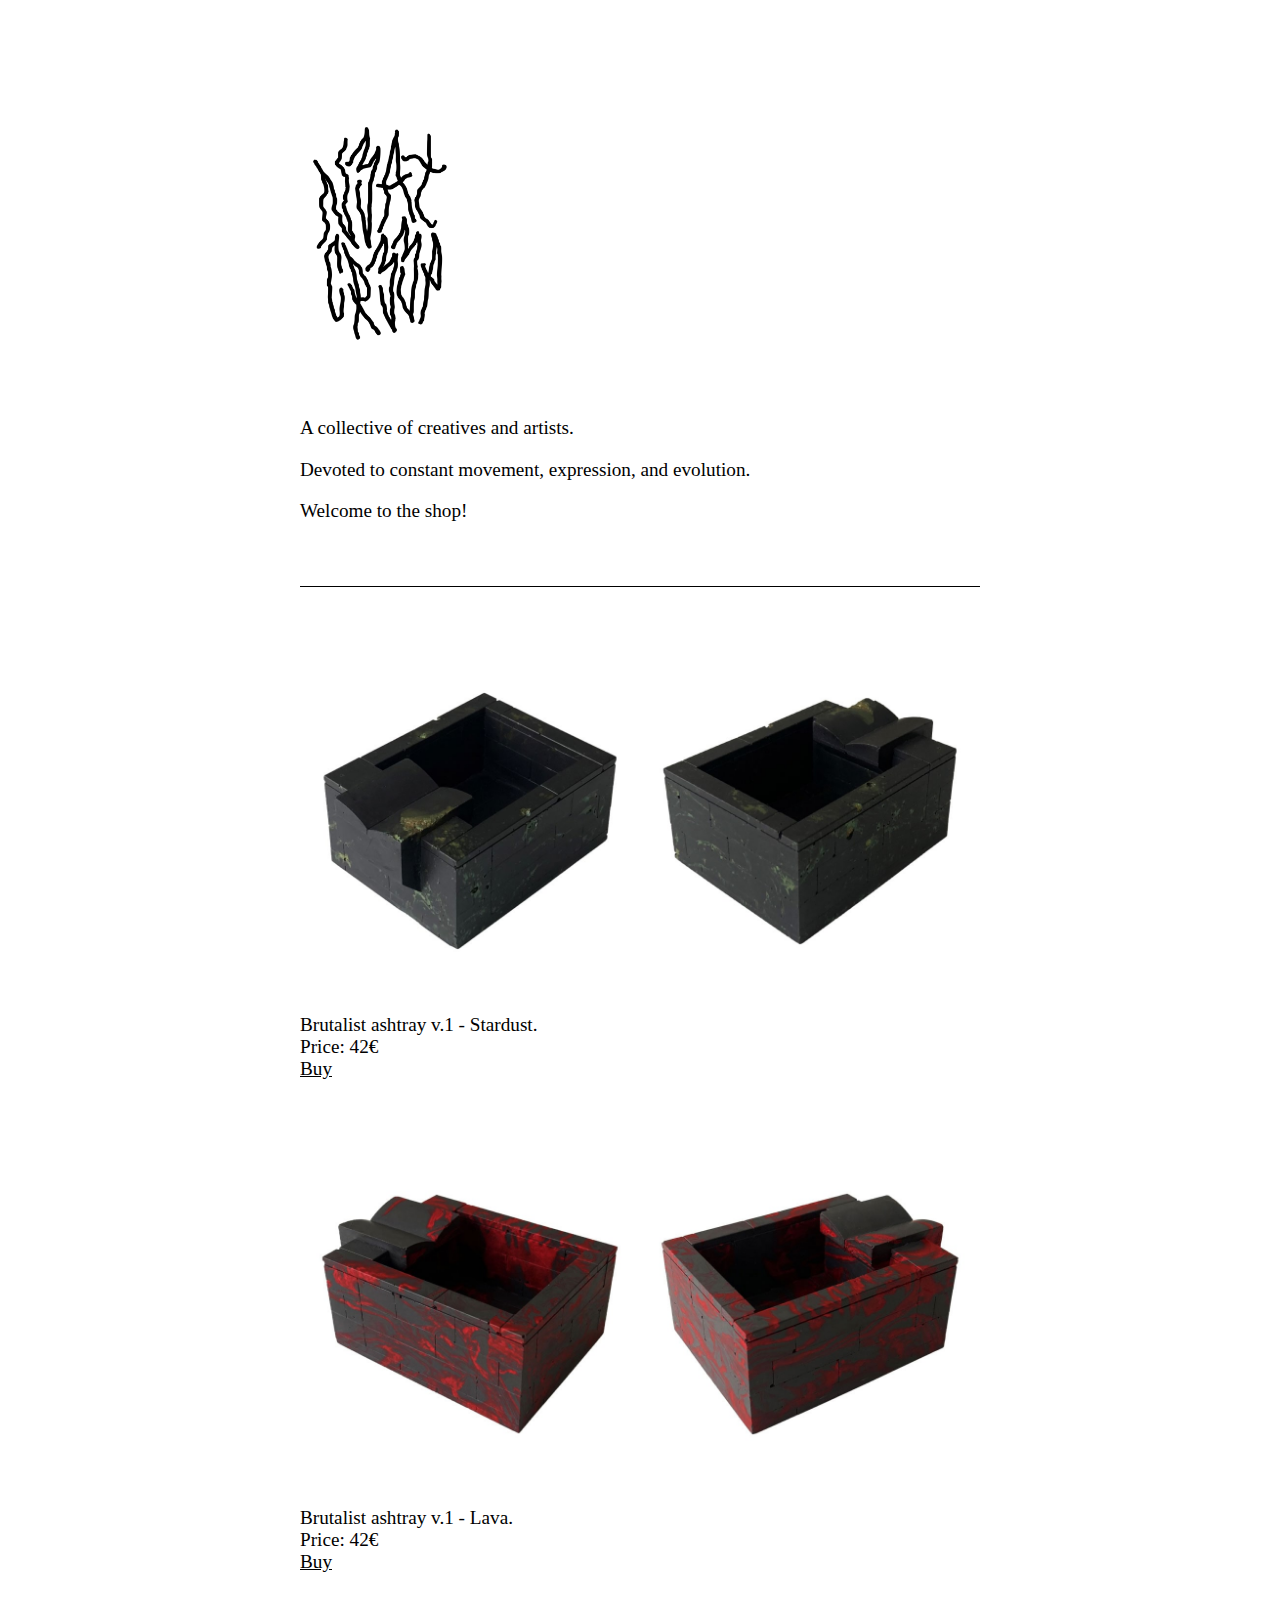
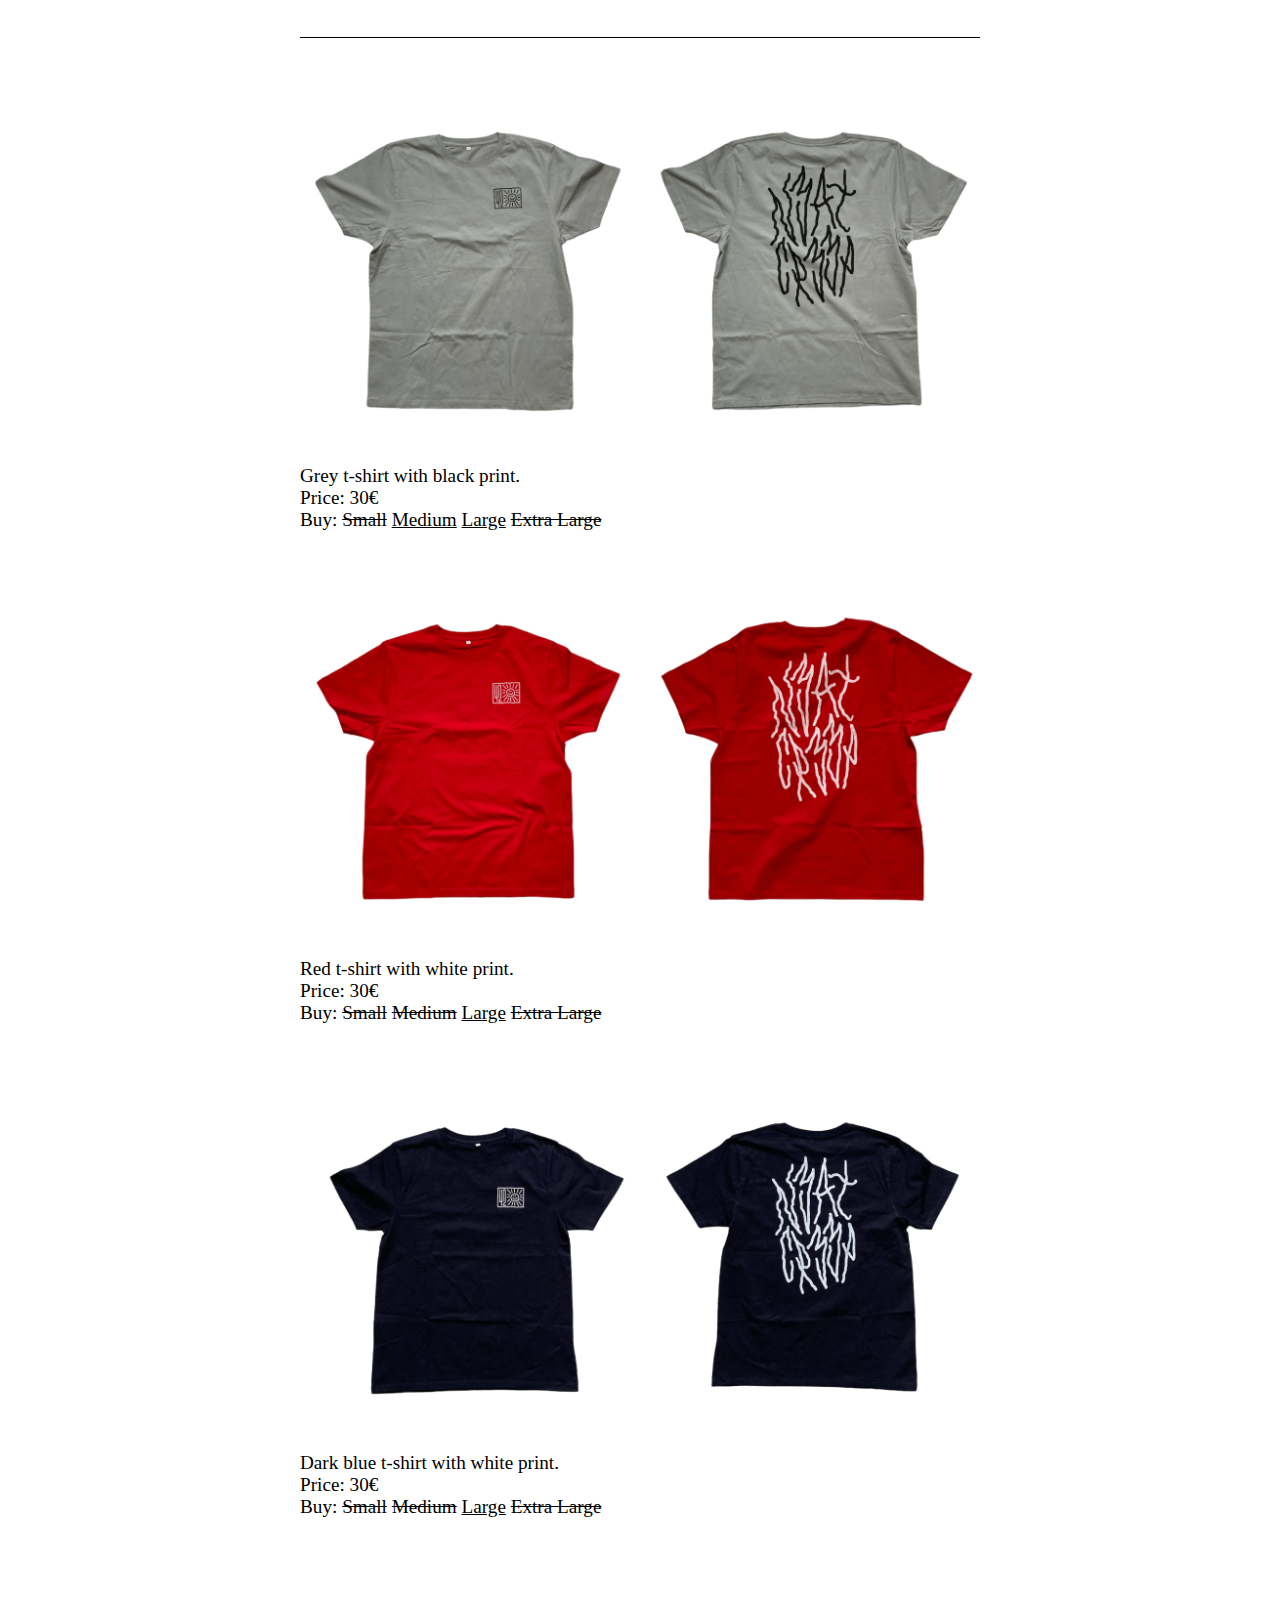
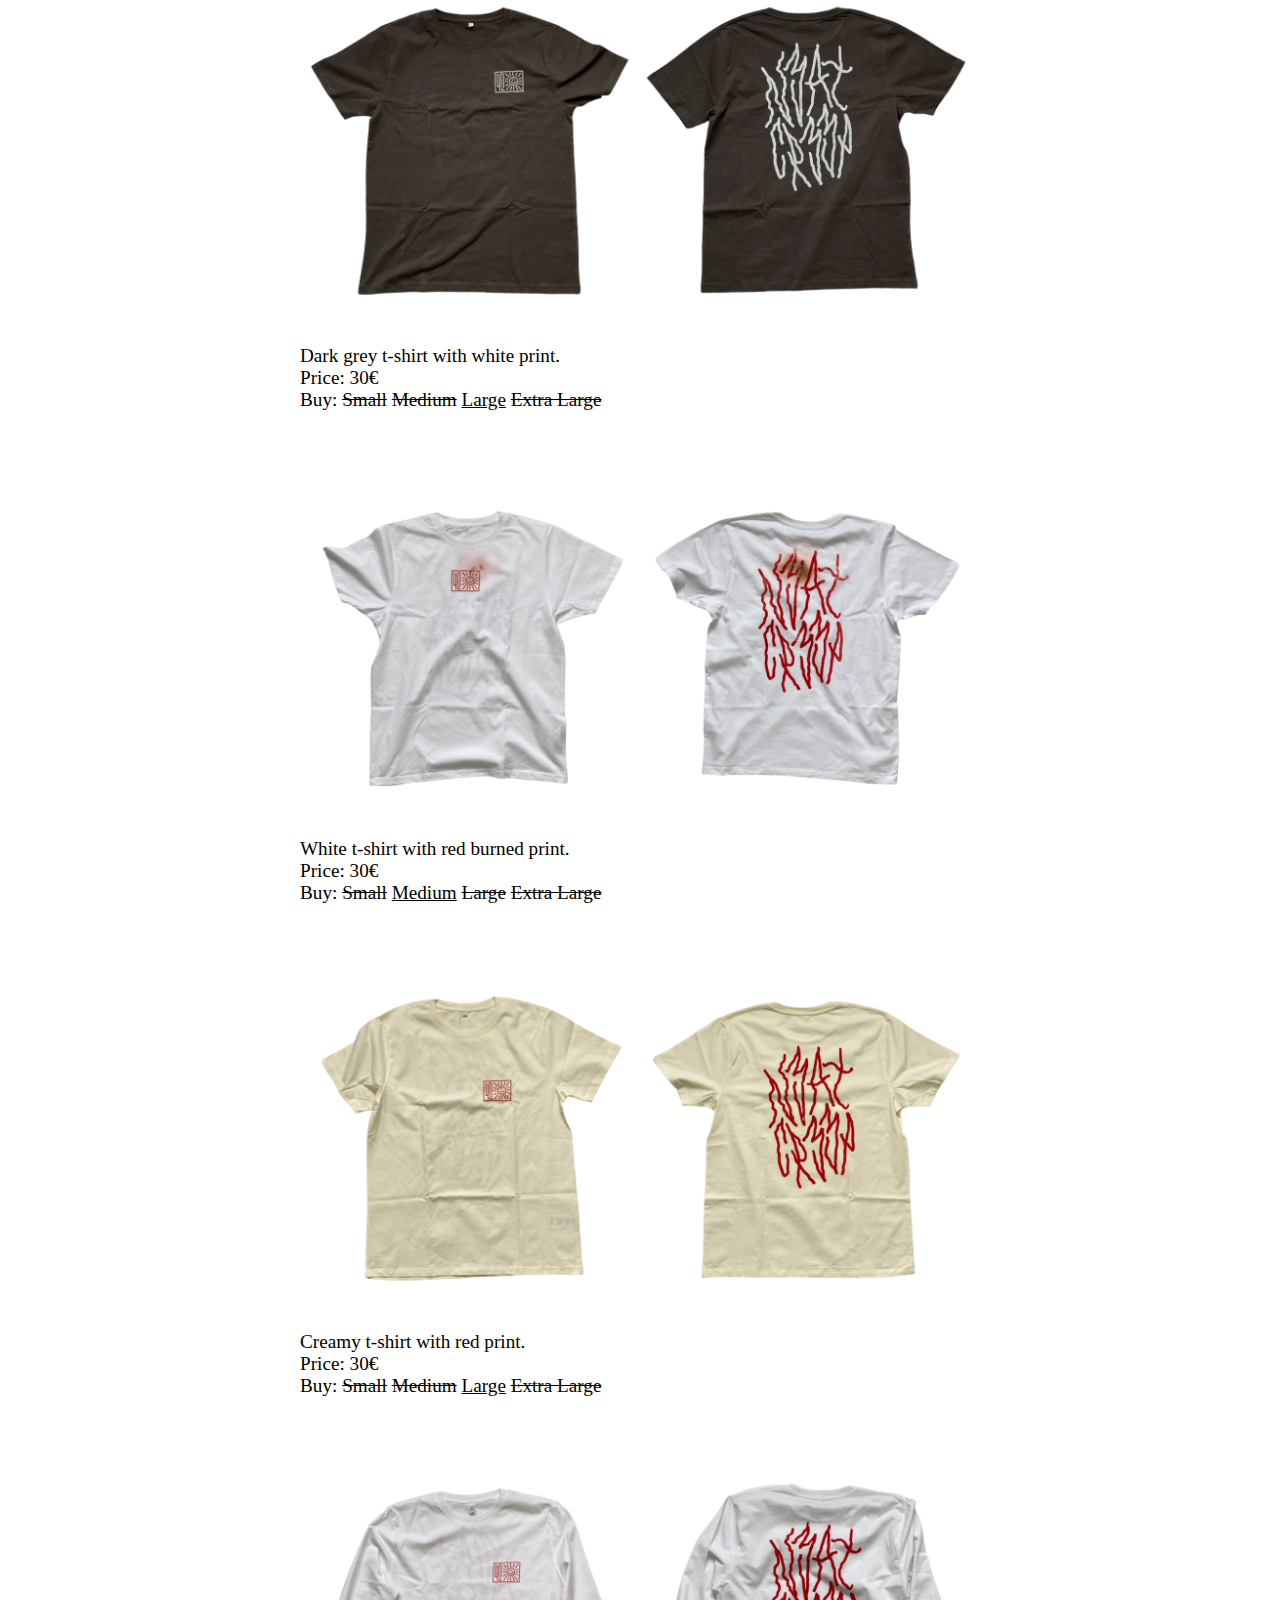
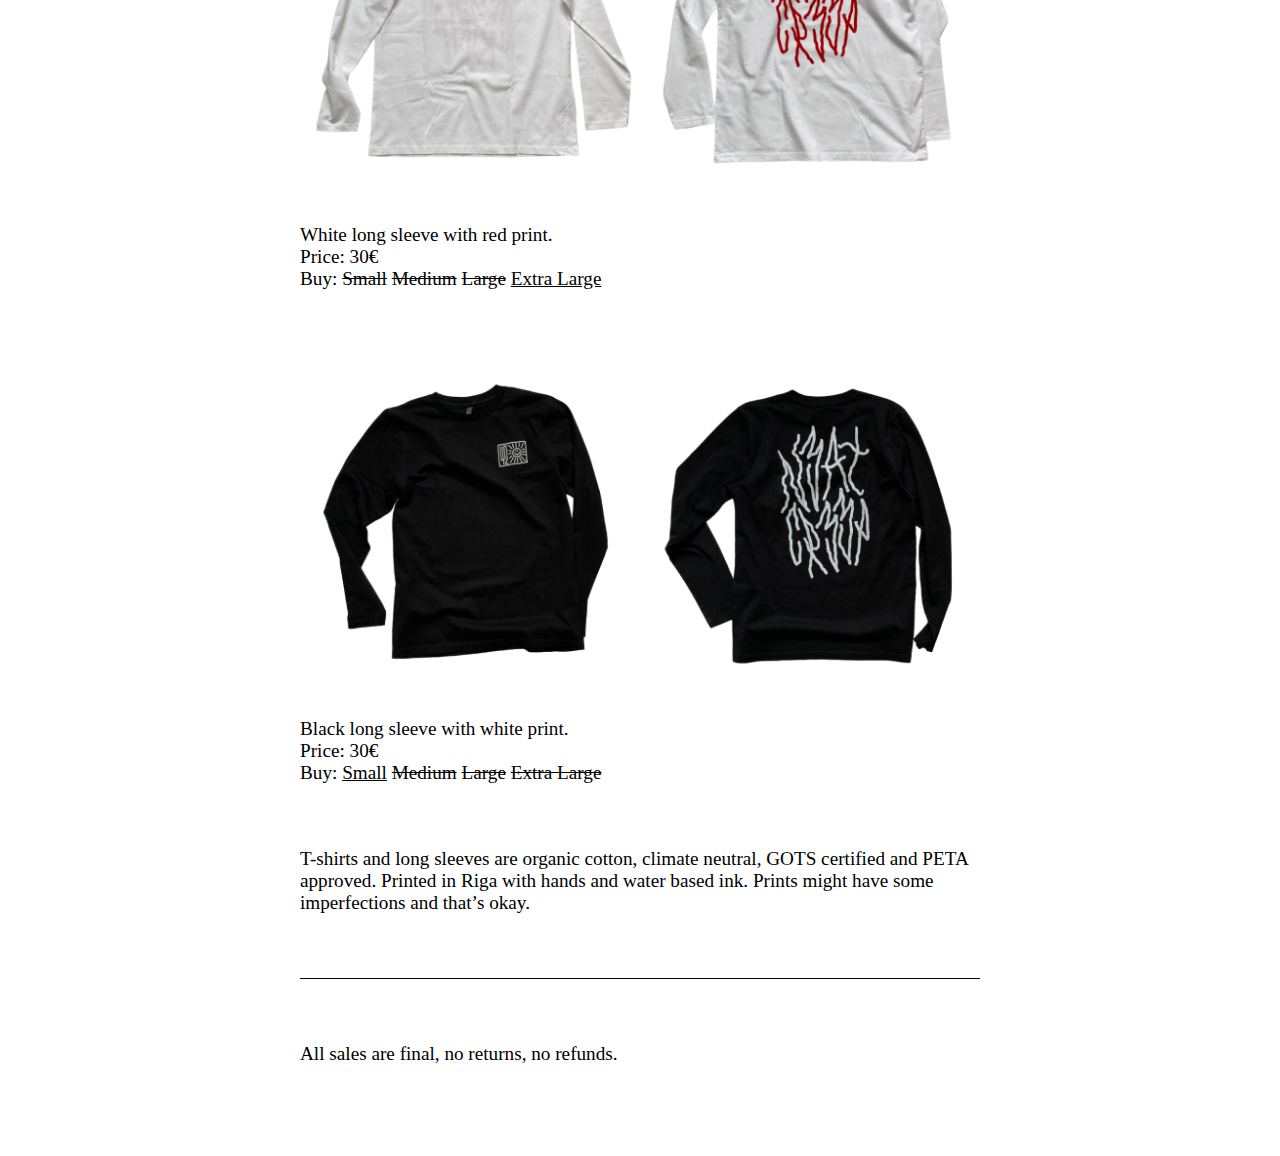
==== index.html @ 834cd0ca "remove grey xl" ====
<!DOCTYPE html>
<html lang="en">
  <head>
    <meta charset="utf-8">
    <meta name="viewport" content="width=device-width, initial-scale=1">
    <title>Neat Creep</title>
    <meta name="title" content="Neat Creep">
    <meta name="description" content="A collective of creatives and artists. Rooted in Riga, Latvia. Devoted to constant movement, expression, and evolution.">
    <meta property="og:image" content="./assets/classics.jpg">
    <link rel="stylesheet" href="./style.css">
  </head>
  <body>
    <div class="content">

      <img class="logo" src="./assets/neat-creep-logo.png" alt="Neat Creep logo" style="width:100%; max-width:160px;">
      <p>A collective of creatives and artists.</p>
      <p>Devoted to constant movement, expression, and evolution.</p>
      <p>Welcome to the shop!</p>
      
      <hr>

      <div class="product">
        <img src="./assets/products/brutalist-ashtray-v1-stardust.jpg" alt="">
        <p>Brutalist ashtray v.1 - Stardust.<br>Price: 42€<br><a href="https://buy.stripe.com/fZe9Cy5C9dN6f4sfZ9" target="_blank">Buy</a></p>
      </div>

      <div class="product">
        <img src="./assets/products/brutalist-ashtray-v1-lava.jpg" alt="">
        <p>Brutalist ashtray v.1 - Lava.<br>Price: 42€<br><a href="https://buy.stripe.com/4gw5mi3u1gZi6xWeV6" target="_blank">Buy</a></p>
      </div>

      <hr>

      <div class="product">
        <img src="./assets/products/grey-t-shirt-with-black-print.png" alt="">
        <p>Grey t-shirt with black print.<br>Price: 30€<br>Buy: 
          <span class="line-through">Small</span>
          <a href="https://buy.stripe.com/dR66qm2pXbEYaOcfYY" target="_blank">Medium</a>
          <a href="https://buy.stripe.com/dR6g0WaWtbEY6xW001" target="_blank">Large</a>
          <span class="line-through">Extra Large</span>
        </p>
      </div>

      <div class="product">
        <img src="./assets/products/red-t-shirt-with-white-print.png" alt="">
        <p>Red t-shirt with white print.<br>Price: 30€<br>Buy: 
          <span class="line-through">Small</span>
          <span class="line-through">Medium</span>
          <a href="https://buy.stripe.com/00geWS4y524og8w8wz" target="_blank">Large</a>
          <span class="line-through">Extra Large</span>
        </p>
      </div>
            
      <div class="product">
        <img src="./assets/products/dark-blue-t-shirt-with-white-print.png" alt="">
        <p>Dark blue t-shirt with white print.<br>Price: 30€<br>Buy: 
          <span class="line-through">Small</span>
          <span class="line-through">Medium</span>
          <a href="https://buy.stripe.com/4gwbKGaWtaAU8G400a" target="_blank">Large</a>
          <span class="line-through">Extra Large</span>
        </p>
      </div>
      
      <div class="product">
        <img src="./assets/products/dark-grey-t-shirt-with-white-print.png" alt="">
        <p>Dark grey t-shirt with white print.<br>Price: 30€<br>Buy: 
          <span class="line-through">Small</span>
          <span class="line-through">Medium</span>
          <a href="https://buy.stripe.com/fZe6qmfcJ4cwe0o28c" target="_blank">Large</a>
          <span class="line-through">Extra Large</span>
        </p>
      </div>
      
      <div class="product">
        <img src="./assets/products/white-t-shirt-with-red-burned-print.png" alt="">
        <p>White t-shirt with red burned print.<br>Price: 30€<br>Buy: 
          <span class="line-through">Small</span>
          <a href="https://buy.stripe.com/8wM4ieaWt38sg8w8wD" target="_blank">Medium</a>
          <span class="line-through">Large</span>
          <span class="line-through">Extra Large</span>
        </p>
      </div>

      <div class="product">
        <img src="./assets/products/creamy-t-shirt-with-red-print.png" alt="">
        <p>Creamy t-shirt with red print.<br>Price: 30€<br>Buy:
          <span class="line-through">Small</span>
          <span class="line-through">Medium</span>          
          <a href="https://buy.stripe.com/28odSO7Kh6kEf4scMS" target="_blank">Large</a>
          <span class="line-through">Extra Large</span>
        </p>
      </div>

      <div class="product">
        <img src="./assets/products/white-long-sleeve-with-red-print.png" alt="">
        <p>White long sleeve with red print.<br>Price: 30€<br>Buy: 
          <span class="line-through">Small</span>
          <span class="line-through">Medium</span>
          <span class="line-through">Large</span>
          <a href="https://buy.stripe.com/5kA01YaWtaAU5tS5kt" target="_blank">Extra Large</a>
        </p>
      </div>

      <div class="product">
        <img src="./assets/products/black-long-sleeve-with-white-print.png" alt="">
        <p>Black long sleeve with white print.<br>Price: 30€<br>Buy: 
          <a href="https://buy.stripe.com/eVa5mi0hP24o7C0005" target="_blank">Small</a>
          <span class="line-through">Medium</span>
          <span class="line-through">Large</span>
          <span class="line-through">Extra Large</span>
        </p>
      </div>

      <p>T-shirts and long sleeves are organic cotton, climate neutral, GOTS certified and PETA approved. Printed in Riga with hands and water based ink. Prints might have some imperfections and that’s okay.</p>
      
      <hr>
      
      <p>All sales are final, no returns, no refunds.</p>

    </div>
  </body>
</html>
---- style.css ----
html, body {  }
h1 { font-weight: normal; font-size: 3.2rem; }
h2 { font-weight: normal; font-size: 2.4rem; }
h4 { font-weight: normal; font-size: 1rem; text-transform:uppercase;;}
p {font-size: 1.2rem; }
img { max-width: 100%; }
hr { border:none; border-top: 1px solid rgb(0,0,0); margin: 4rem 0;}
a { color:inherit; }
a:hover { text-decoration: none; }

.content { max-width: 680px; margin: 0 auto; padding: 4rem; }
.logo {margin: 3rem 0;}
.arial{ font-family: sans-serif;}

.o-100 { opacity: 1; }
.o-60 { opacity: .6; }
.black-60 { color: rgba( 0, 0, 0, .6 ); }
.white-60 { color: rgba( 255, 255, 255, .6 ); }
.black { color: #000; }
.white { color: #fff; }

.line-through { text-decoration: line-through; }
.product { margin: 4rem 0; }

@media only screen and (max-width: 600px) {
  .content { padding: 1rem; }
  .logo {margin: 2rem 0;}
  h1 { font-size: 2rem; }
  h2 { font-size: 1.5rem; }
  p { font-size: 1.25rem; }
  hr { margin: 2rem 0;}
}
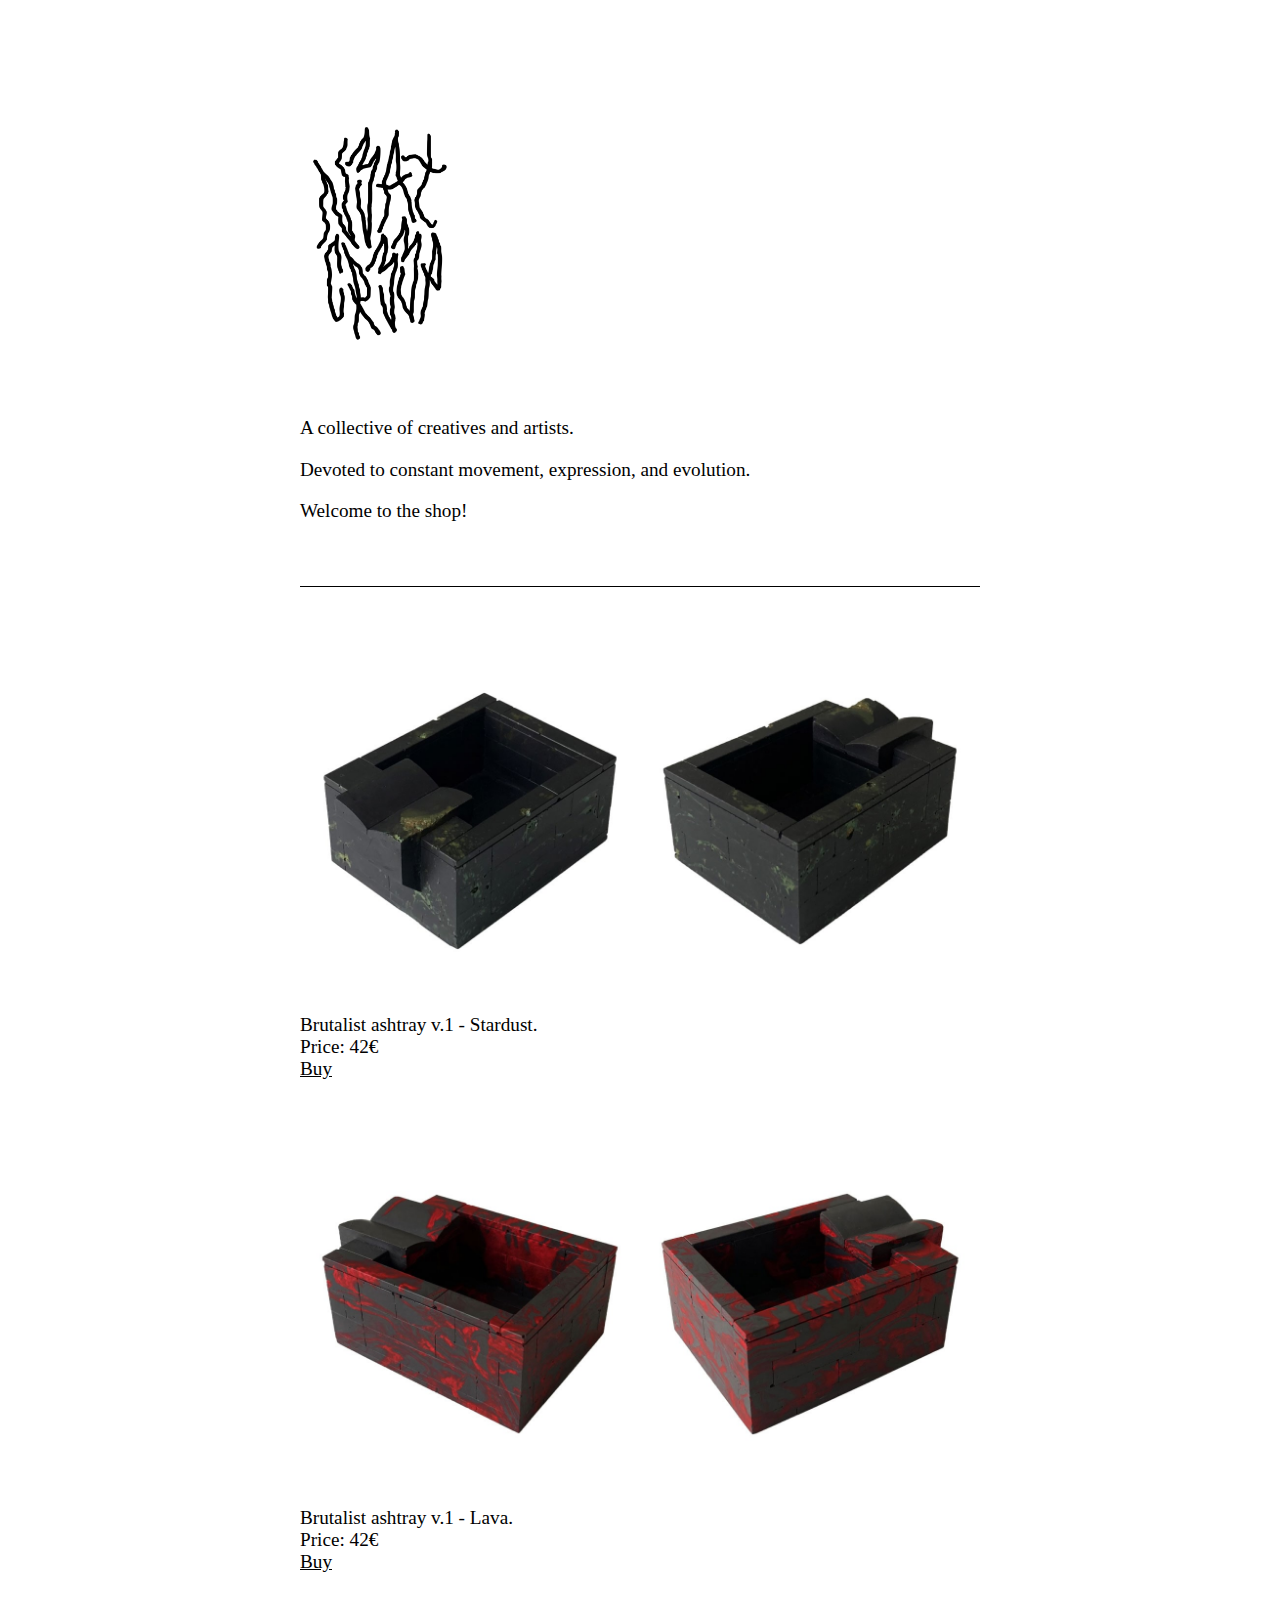
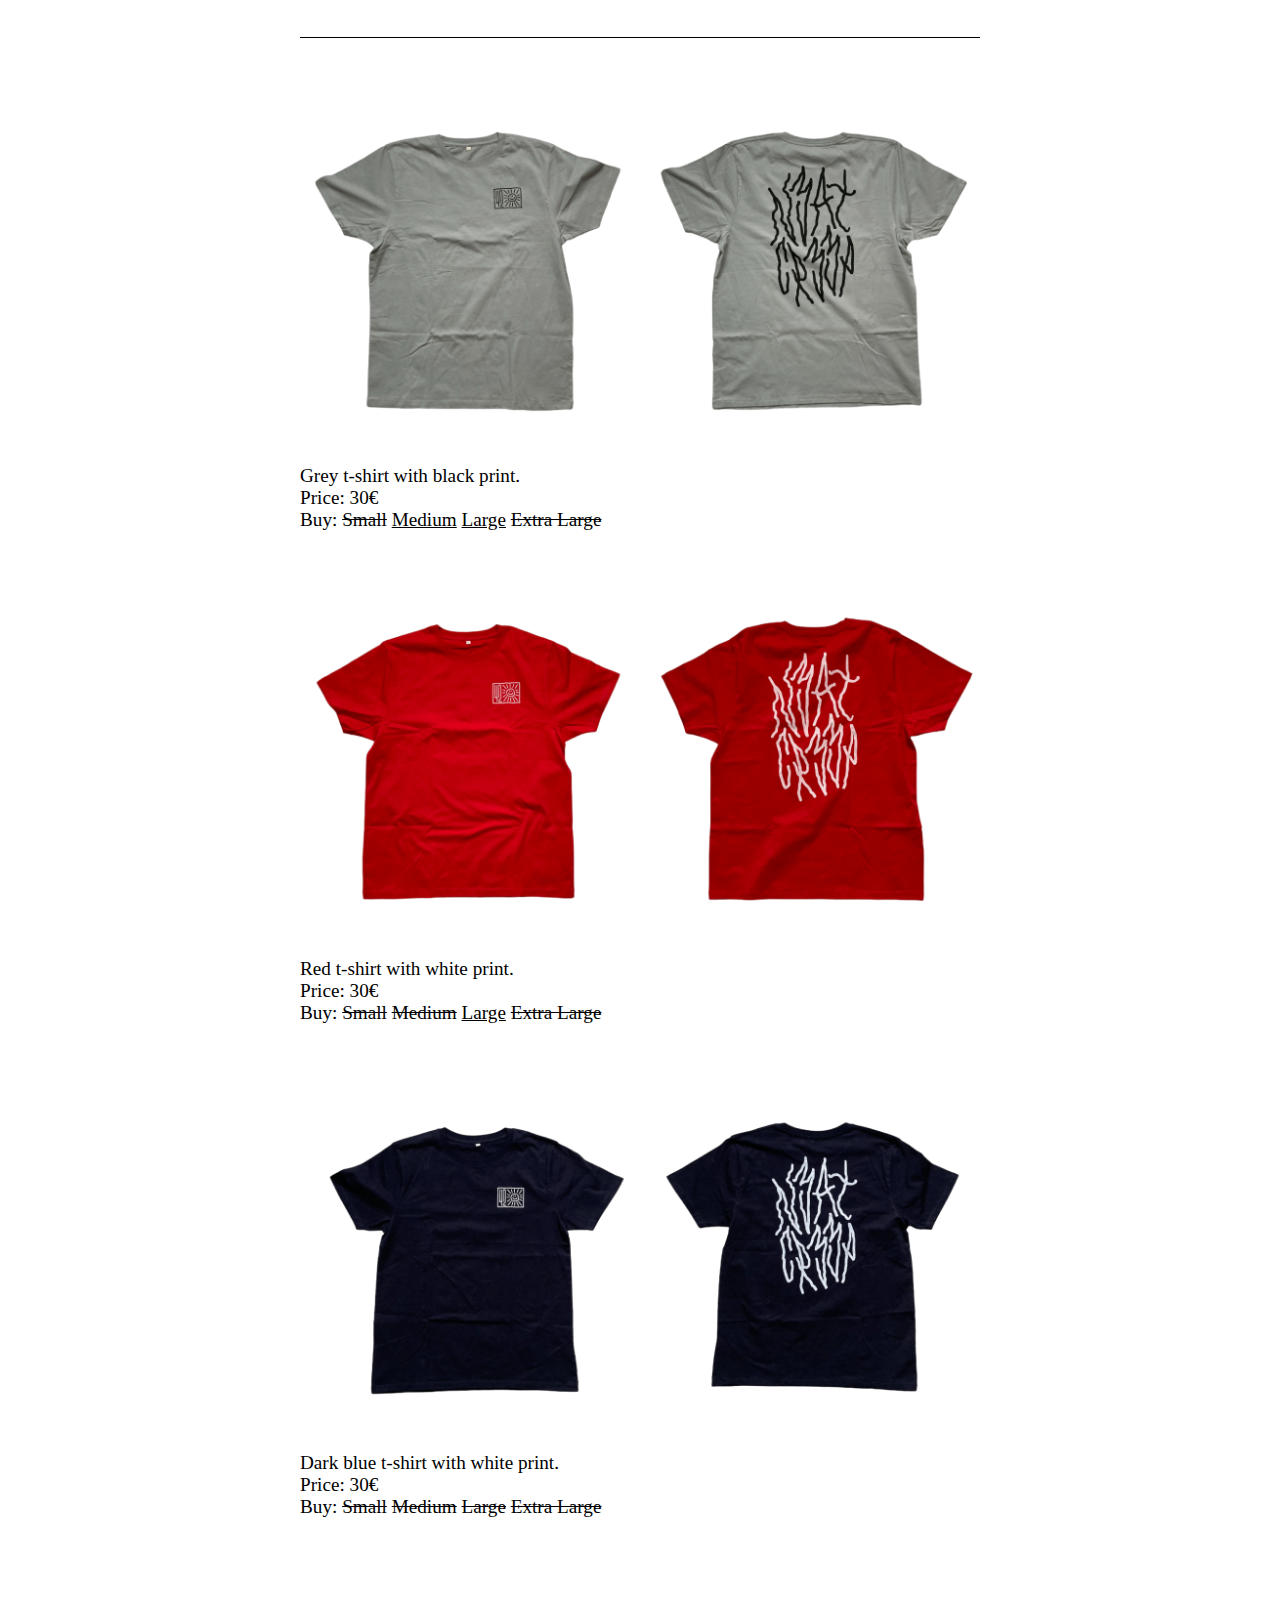
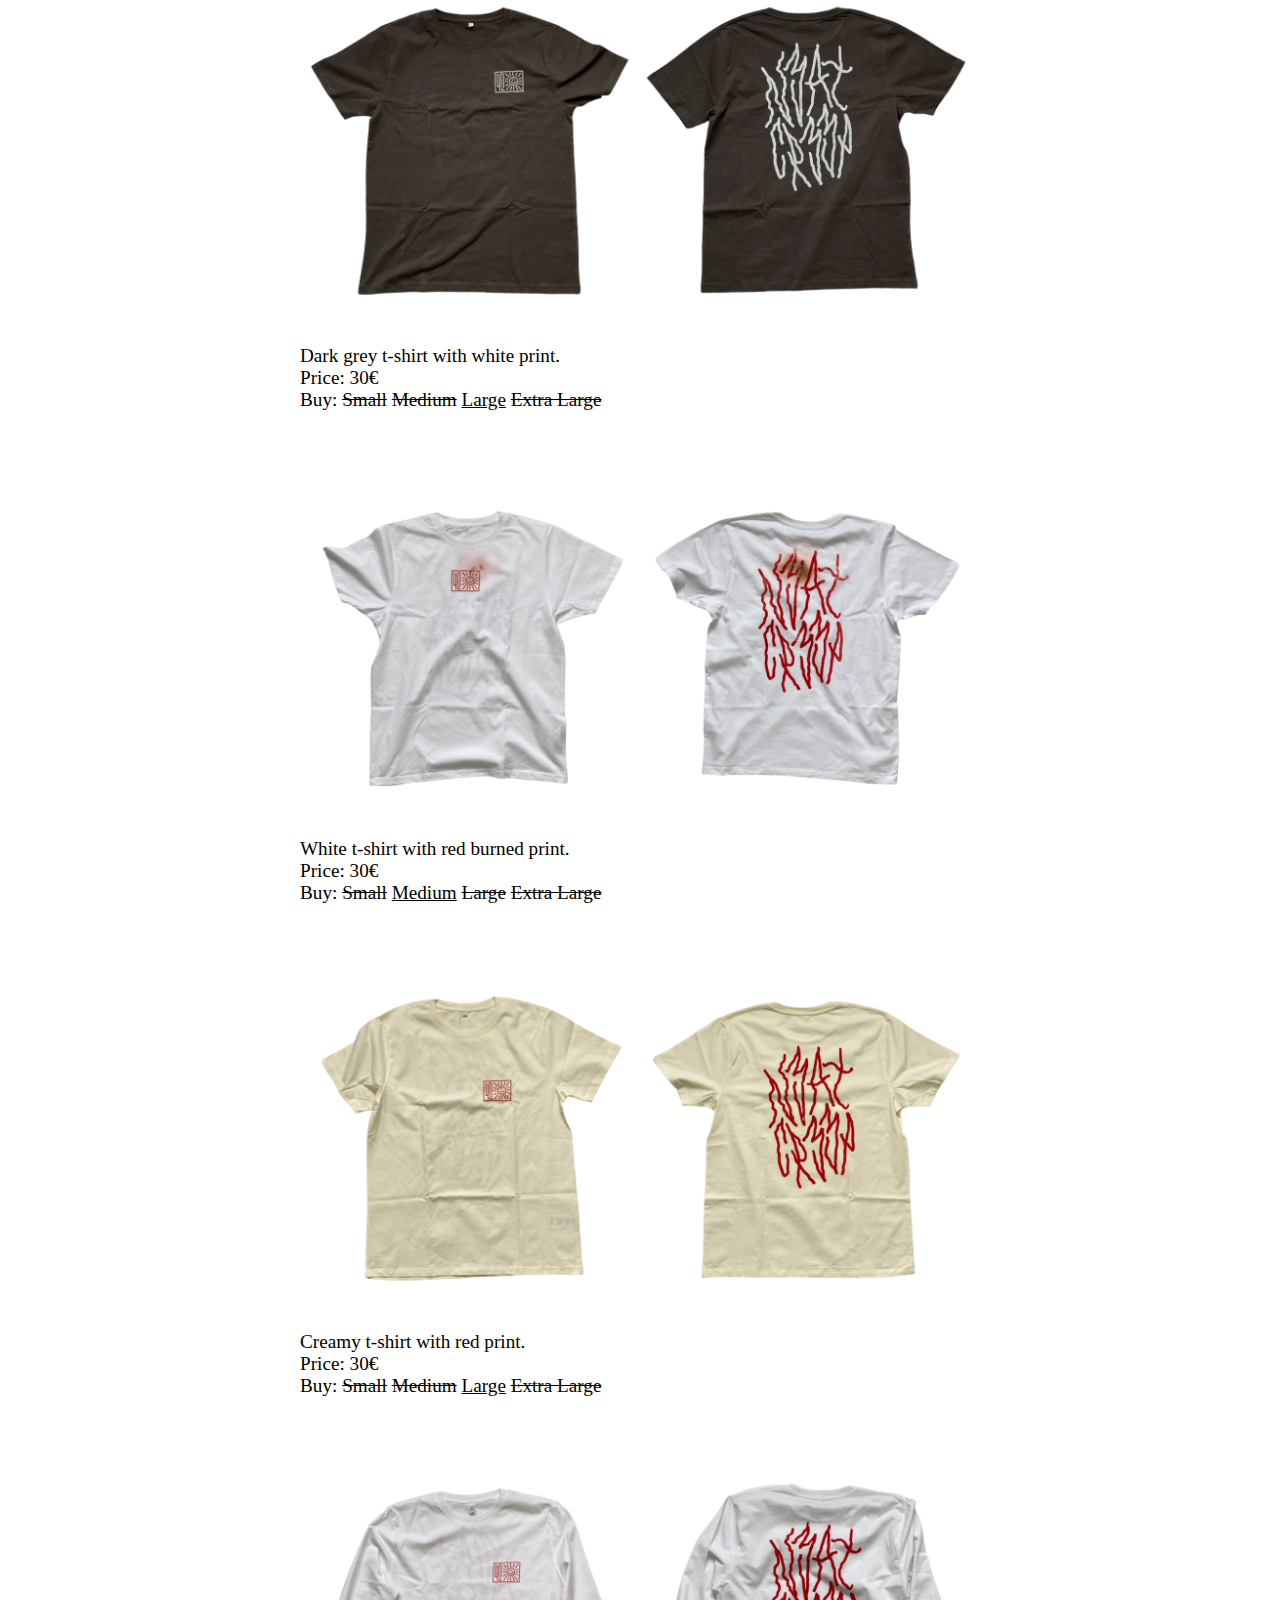
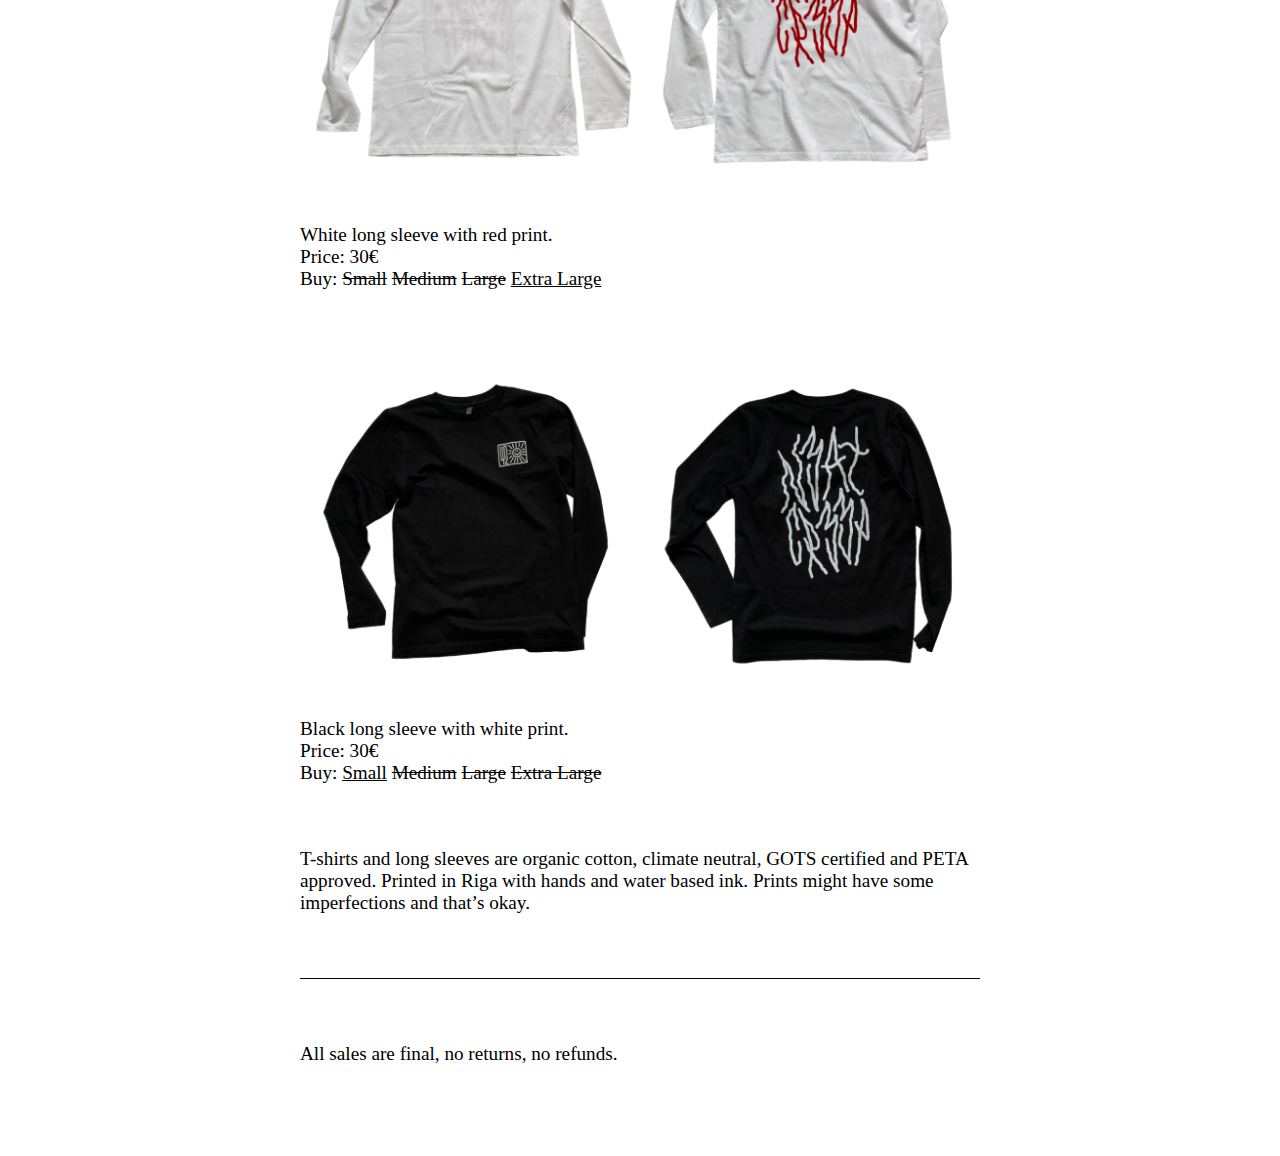
==== commit a8082955: "remove dark blue l" ====
--- a/index.html
+++ b/index.html
@@ -56,7 +56,7 @@
         <p>Dark blue t-shirt with white print.<br>Price: 30€<br>Buy: 
           <span class="line-through">Small</span>
           <span class="line-through">Medium</span>
-          <a href="https://buy.stripe.com/4gwbKGaWtaAU8G400a" target="_blank">Large</a>
+          <span class="line-through">Large</span>
           <span class="line-through">Extra Large</span>
         </p>
       </div>
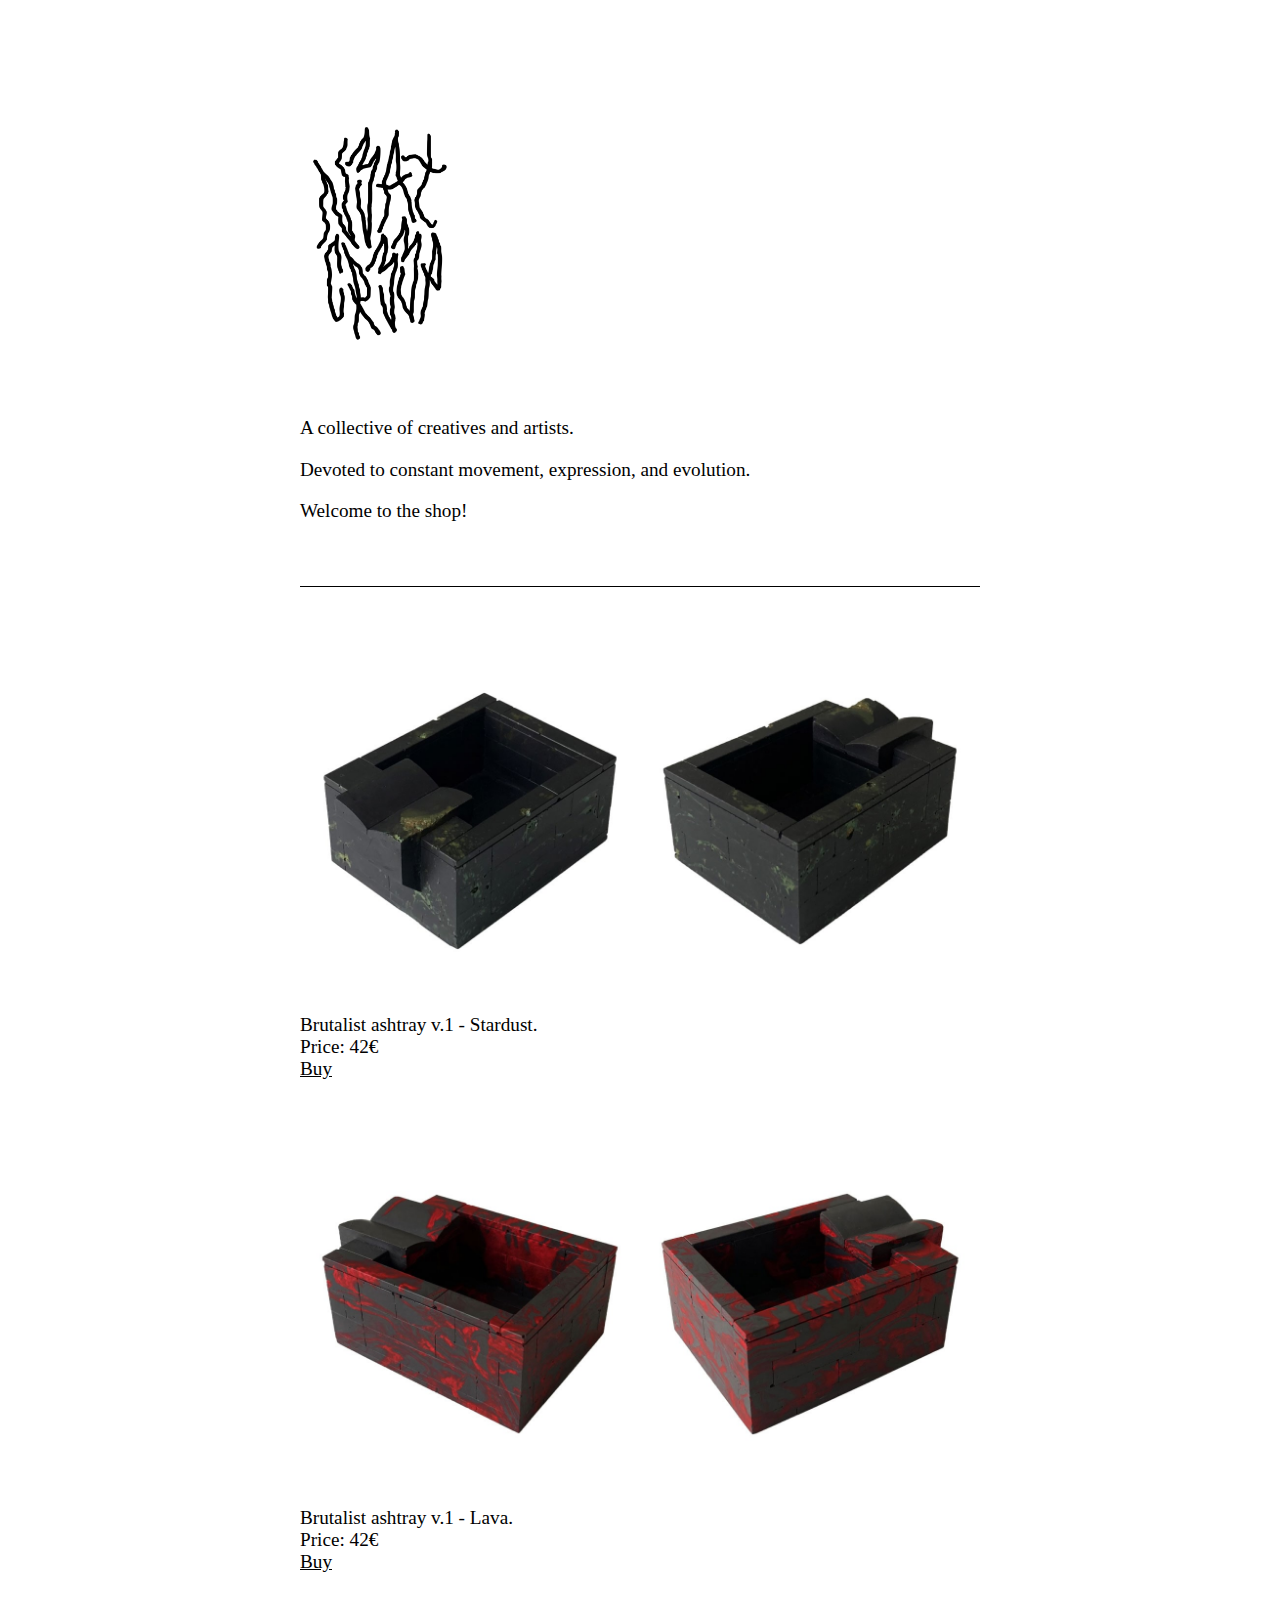
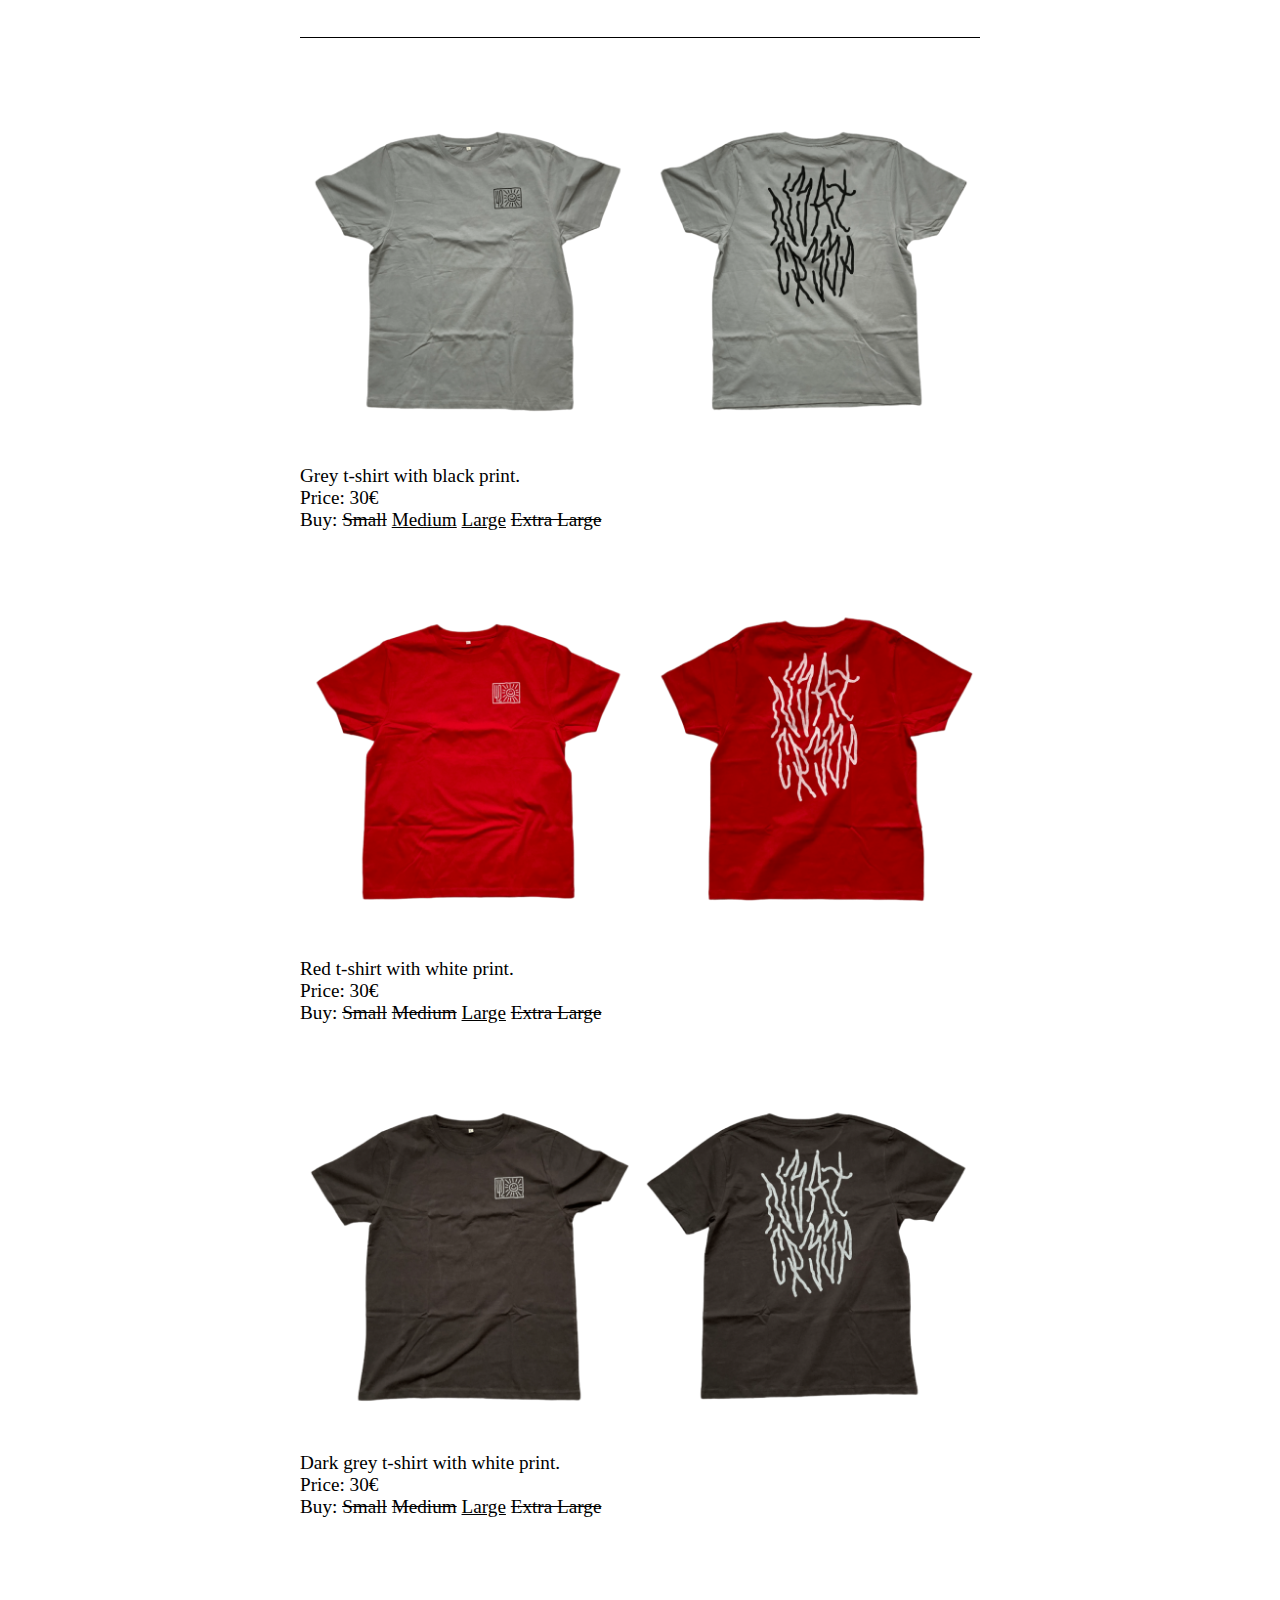
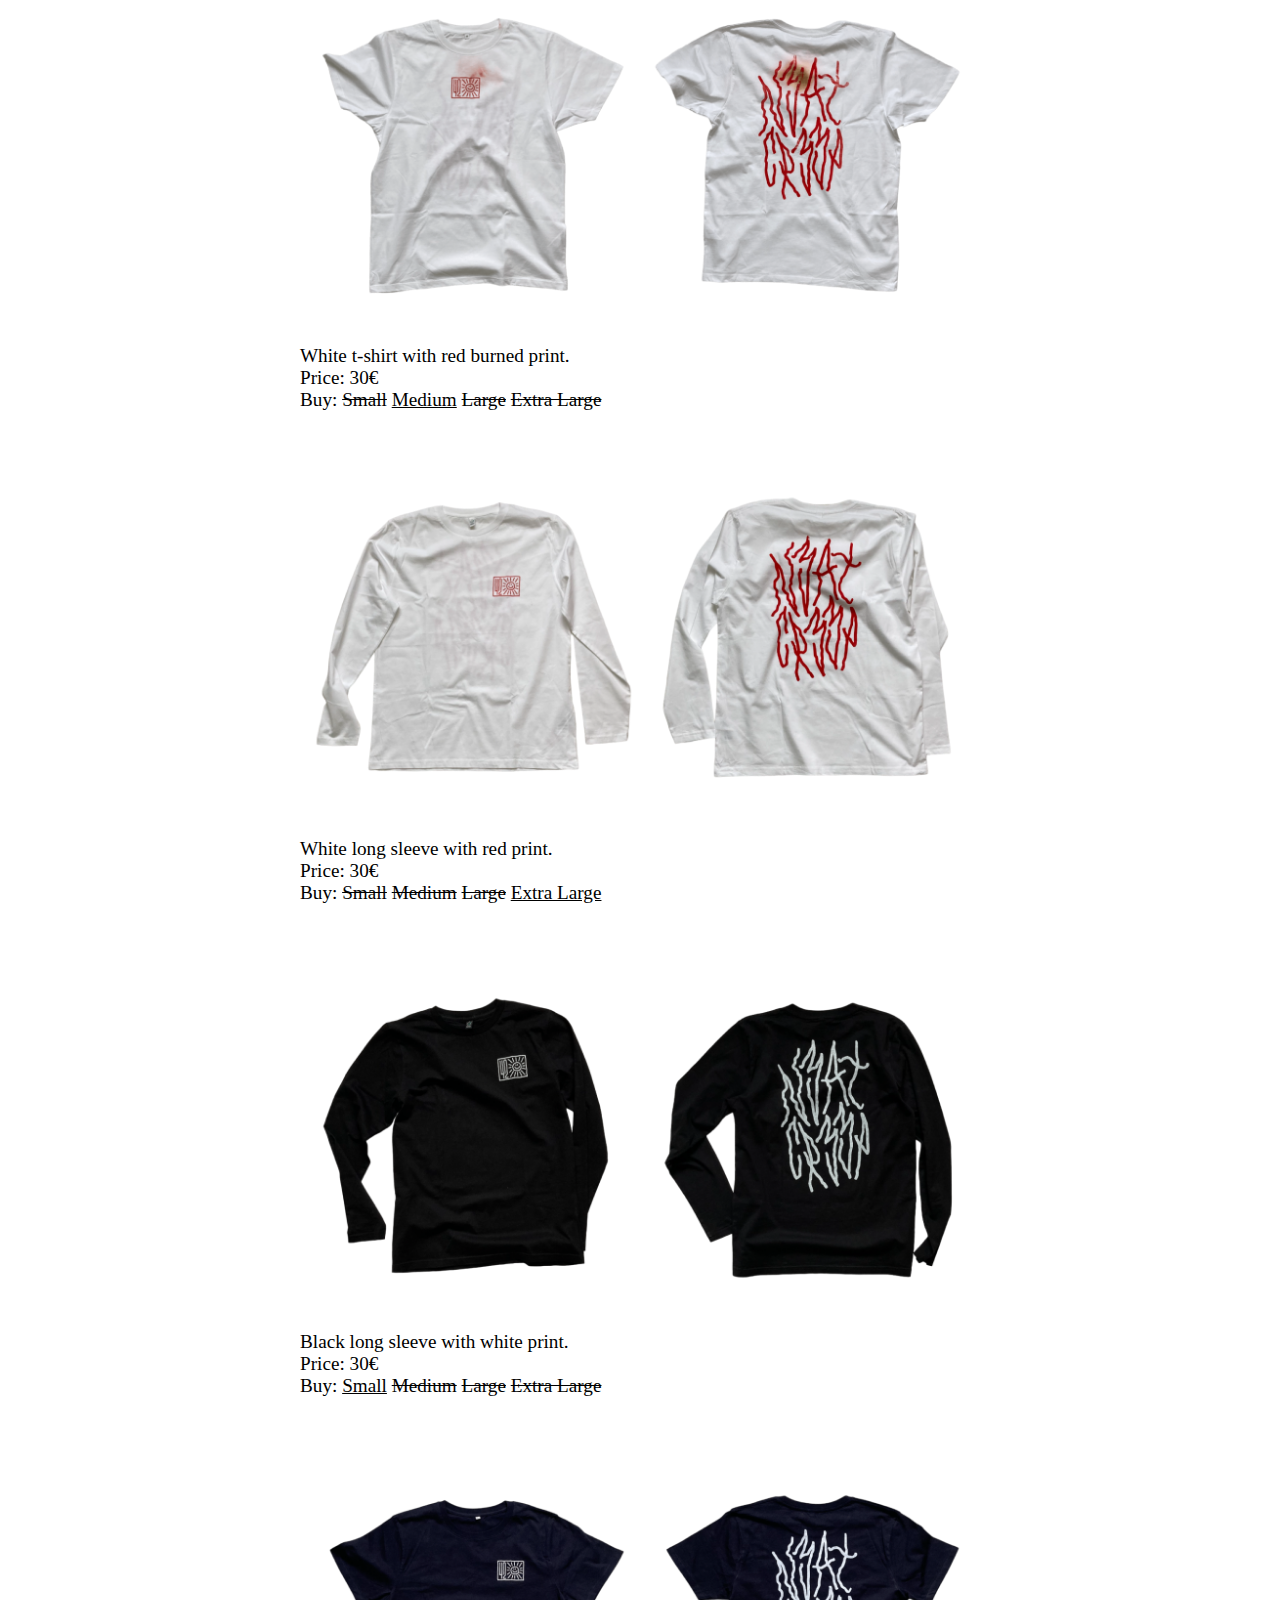
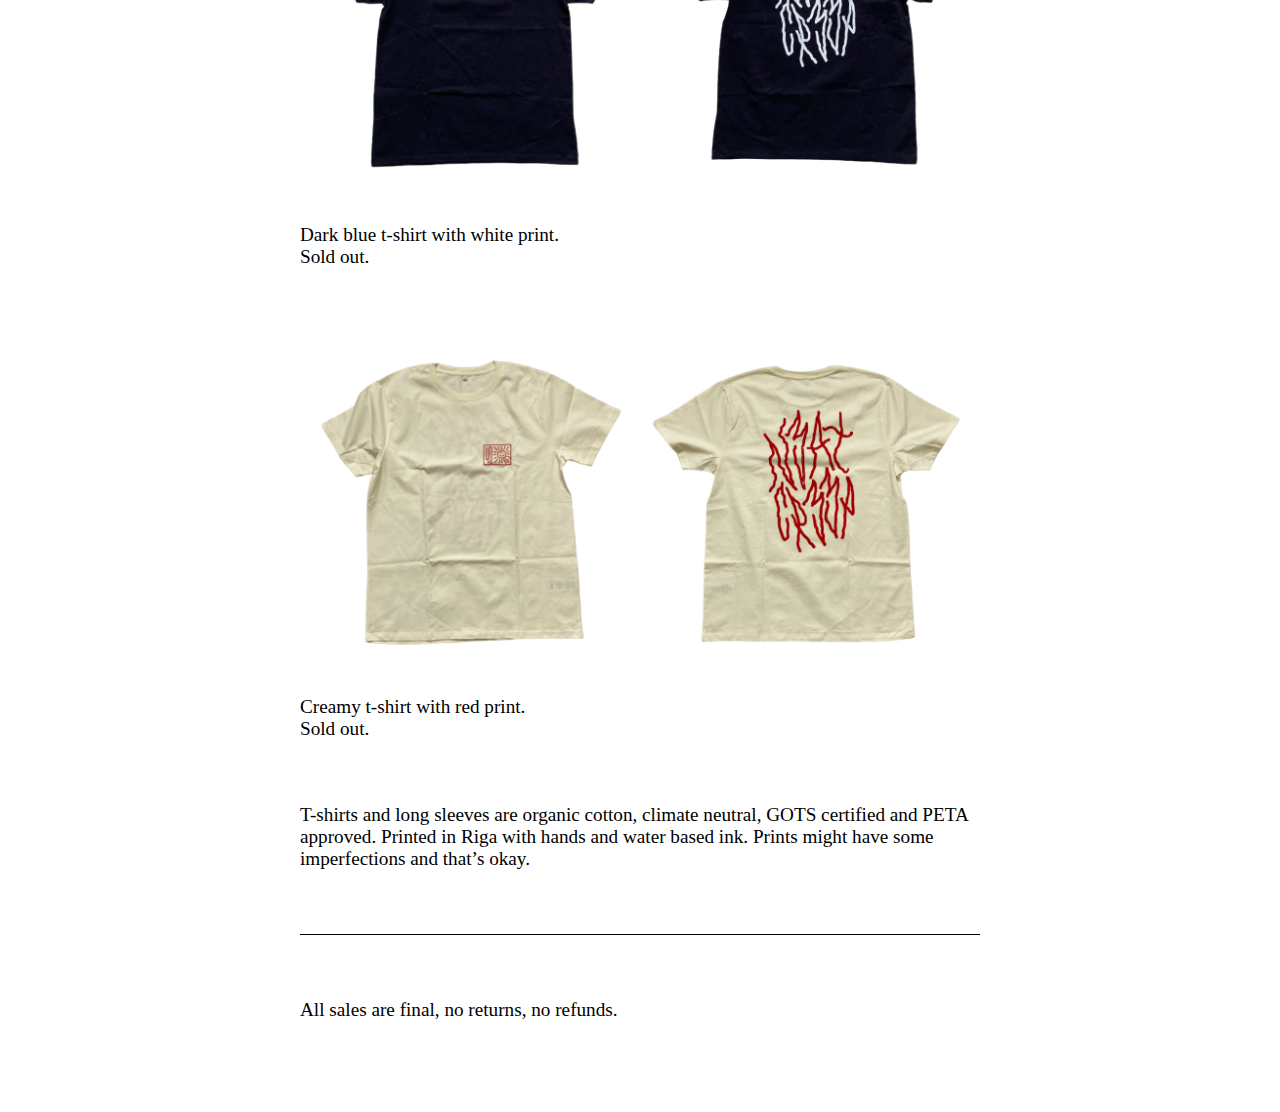
==== commit 380834ac: "remove creamy l and dark blue" ====
--- a/index.html
+++ b/index.html
@@ -50,17 +50,7 @@
           <span class="line-through">Extra Large</span>
         </p>
       </div>
-            
-      <div class="product">
-        <img src="./assets/products/dark-blue-t-shirt-with-white-print.png" alt="">
-        <p>Dark blue t-shirt with white print.<br>Price: 30€<br>Buy: 
-          <span class="line-through">Small</span>
-          <span class="line-through">Medium</span>
-          <span class="line-through">Large</span>
-          <span class="line-through">Extra Large</span>
-        </p>
-      </div>
-      
+                  
       <div class="product">
         <img src="./assets/products/dark-grey-t-shirt-with-white-print.png" alt="">
         <p>Dark grey t-shirt with white print.<br>Price: 30€<br>Buy: 
@@ -77,16 +67,6 @@
           <span class="line-through">Small</span>
           <a href="https://buy.stripe.com/8wM4ieaWt38sg8w8wD" target="_blank">Medium</a>
           <span class="line-through">Large</span>
-          <span class="line-through">Extra Large</span>
-        </p>
-      </div>
-
-      <div class="product">
-        <img src="./assets/products/creamy-t-shirt-with-red-print.png" alt="">
-        <p>Creamy t-shirt with red print.<br>Price: 30€<br>Buy:
-          <span class="line-through">Small</span>
-          <span class="line-through">Medium</span>          
-          <a href="https://buy.stripe.com/28odSO7Kh6kEf4scMS" target="_blank">Large</a>
           <span class="line-through">Extra Large</span>
         </p>
       </div>
@@ -111,6 +91,16 @@
         </p>
       </div>
 
+      <div class="product">
+        <img src="./assets/products/dark-blue-t-shirt-with-white-print.png" alt="">
+        <p class="">Dark blue t-shirt with white print.<br>Sold out.</p>
+      </div>
+
+      <div class="product">
+        <img src="./assets/products/creamy-t-shirt-with-red-print.png" alt="">
+        <p>Creamy t-shirt with red print.<br>Sold out.</p>
+      </div>
+
       <p>T-shirts and long sleeves are organic cotton, climate neutral, GOTS certified and PETA approved. Printed in Riga with hands and water based ink. Prints might have some imperfections and that’s okay.</p>
       
       <hr>
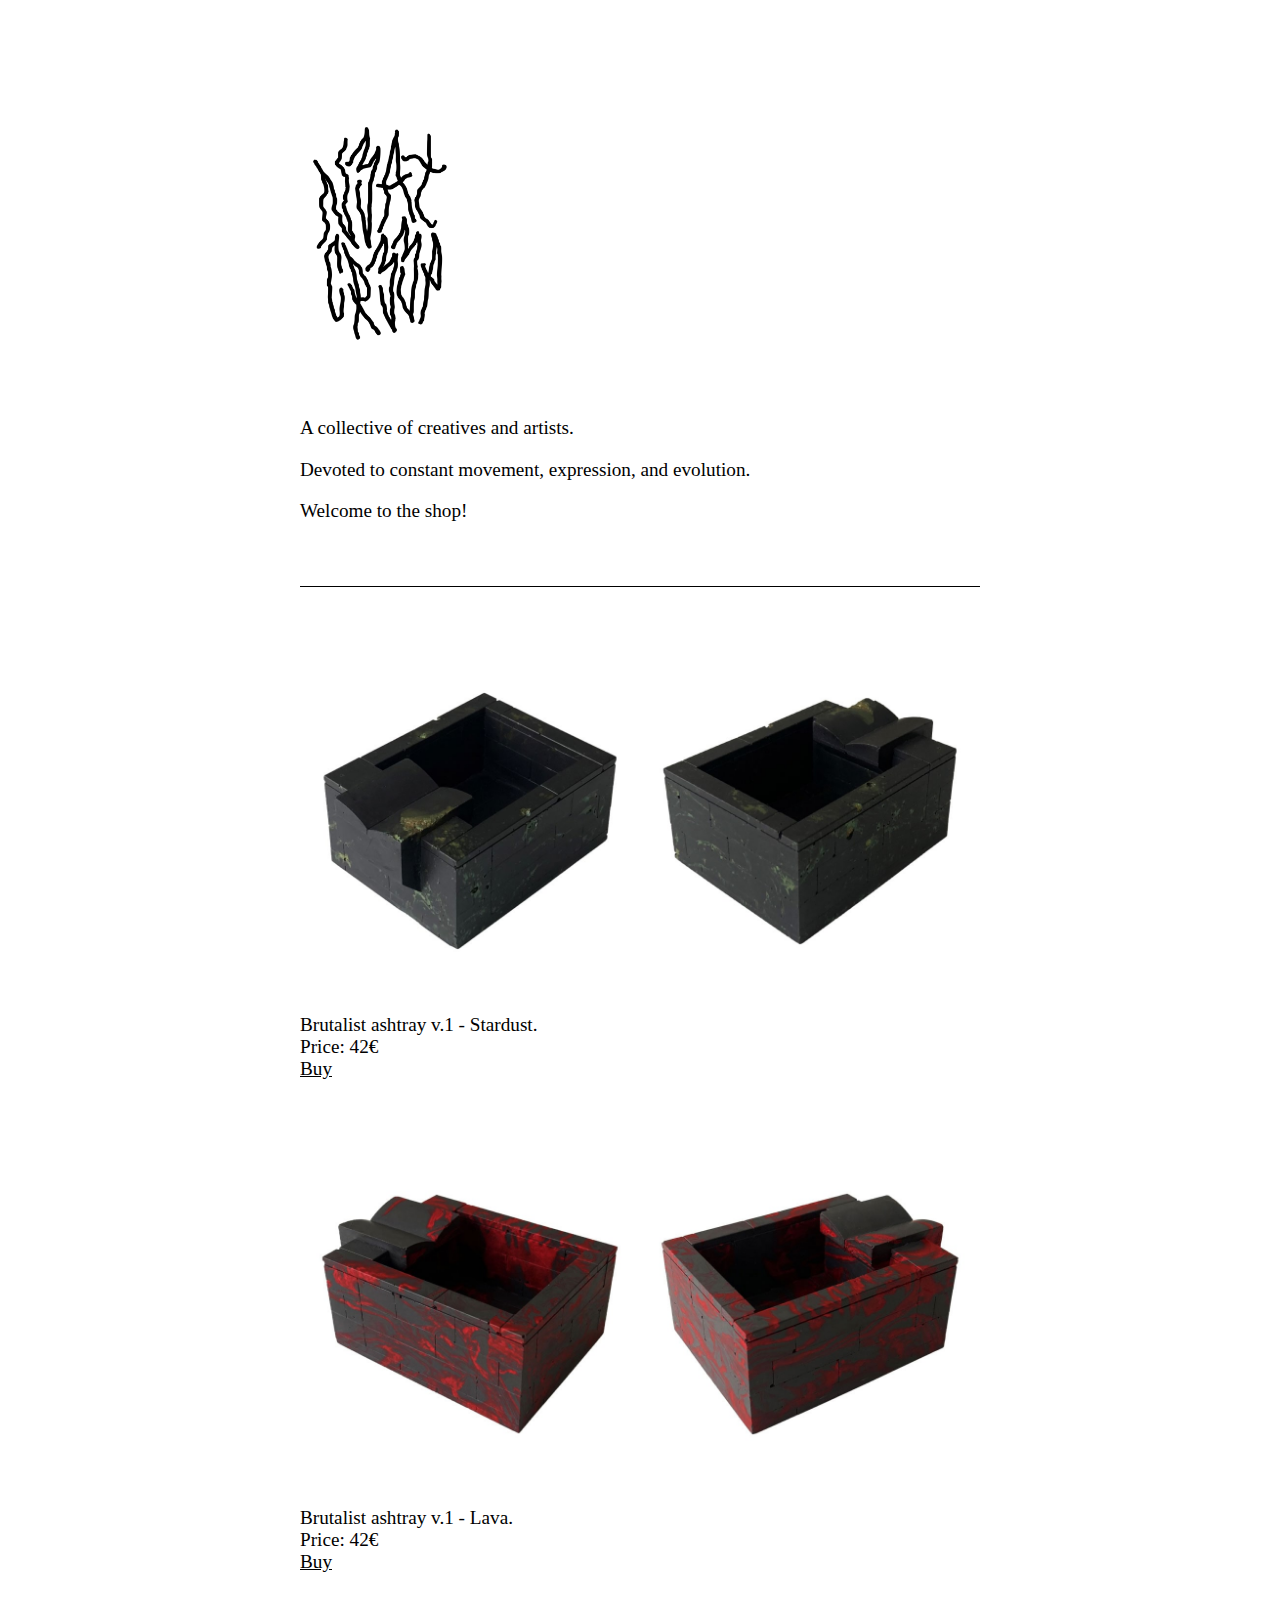
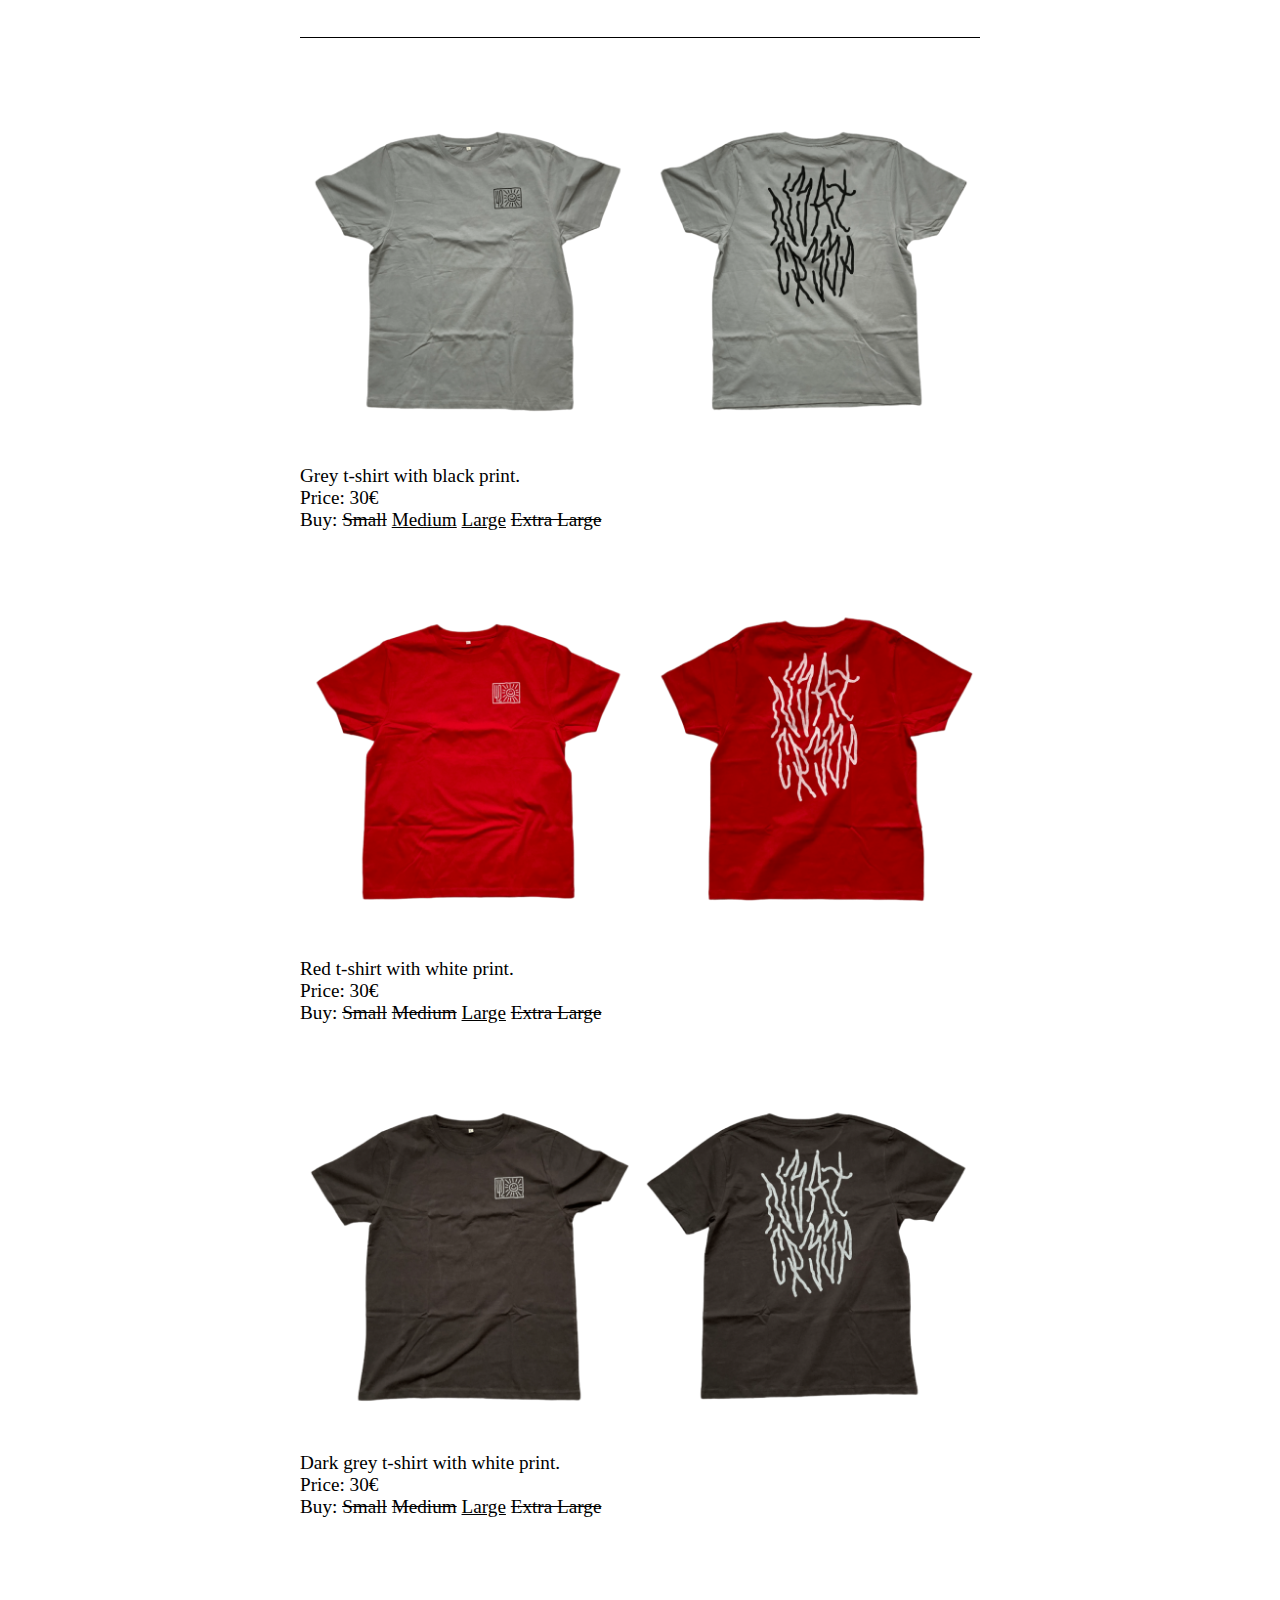
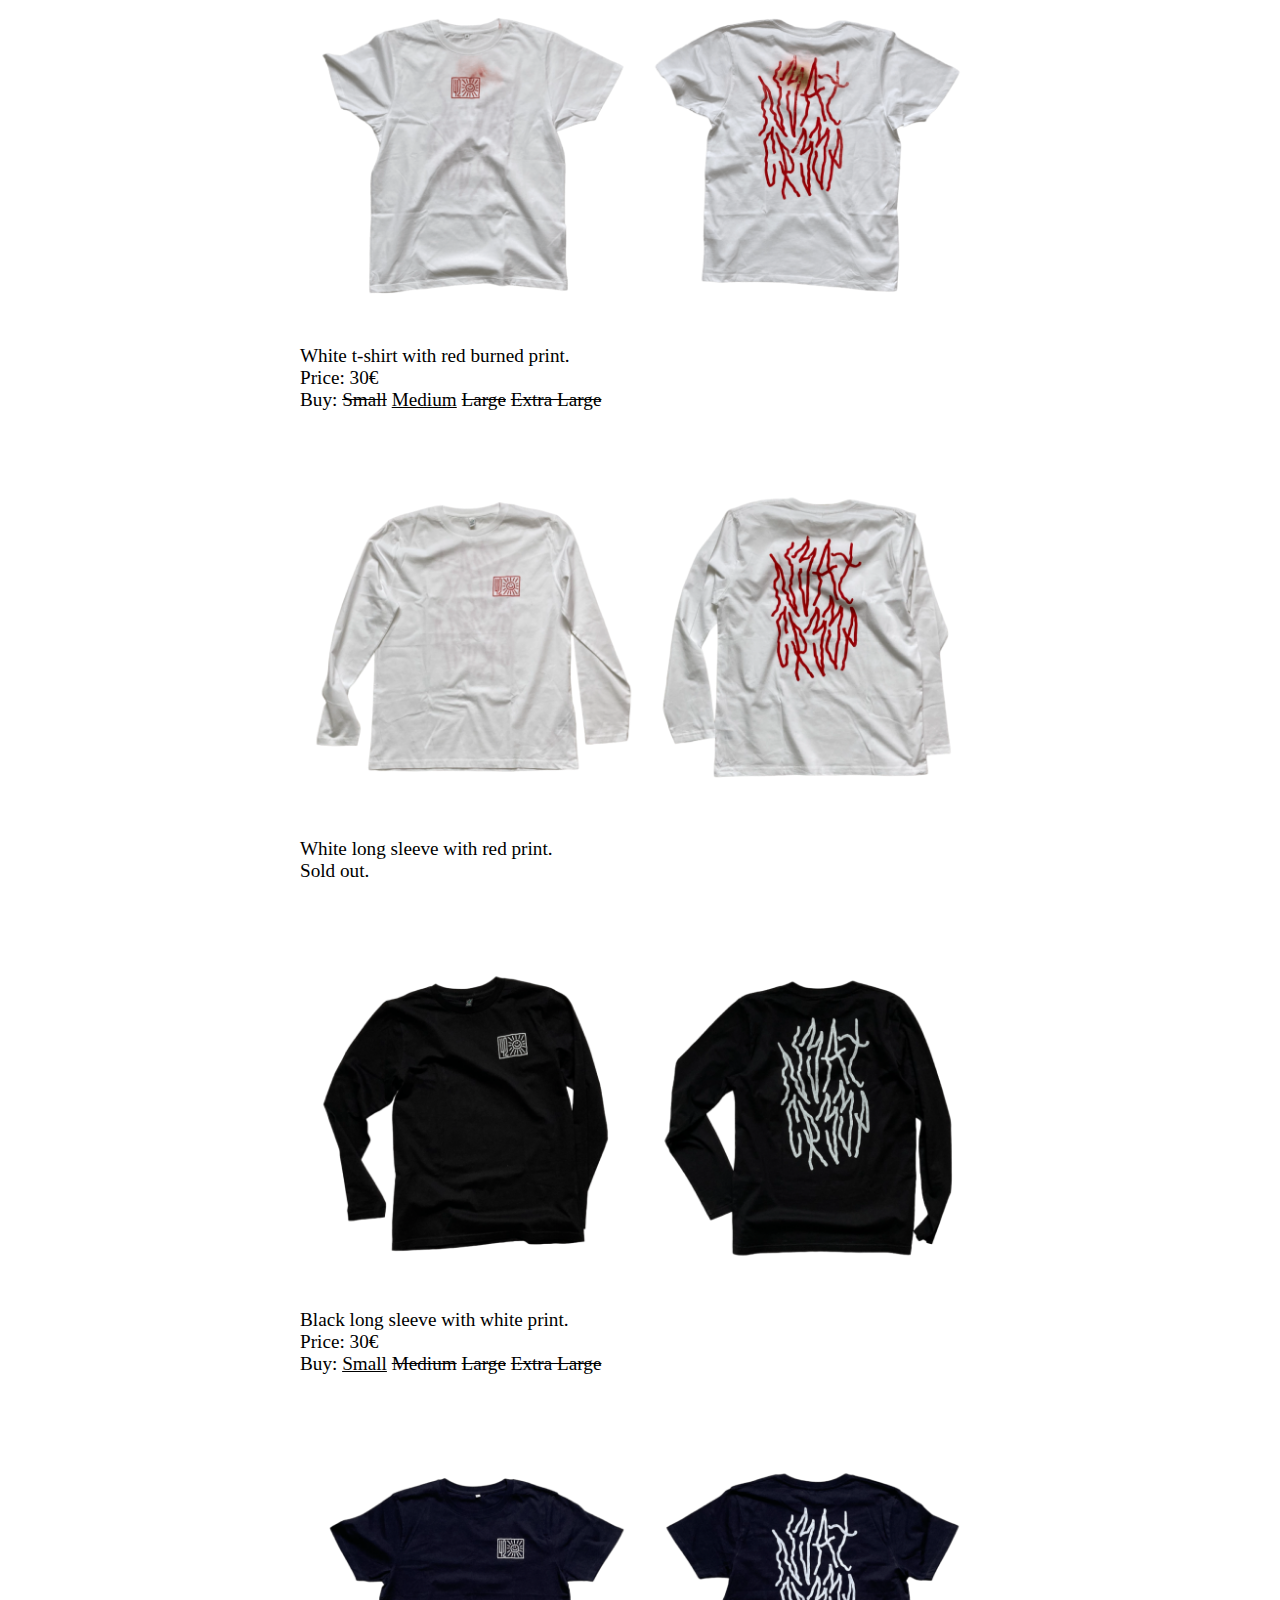
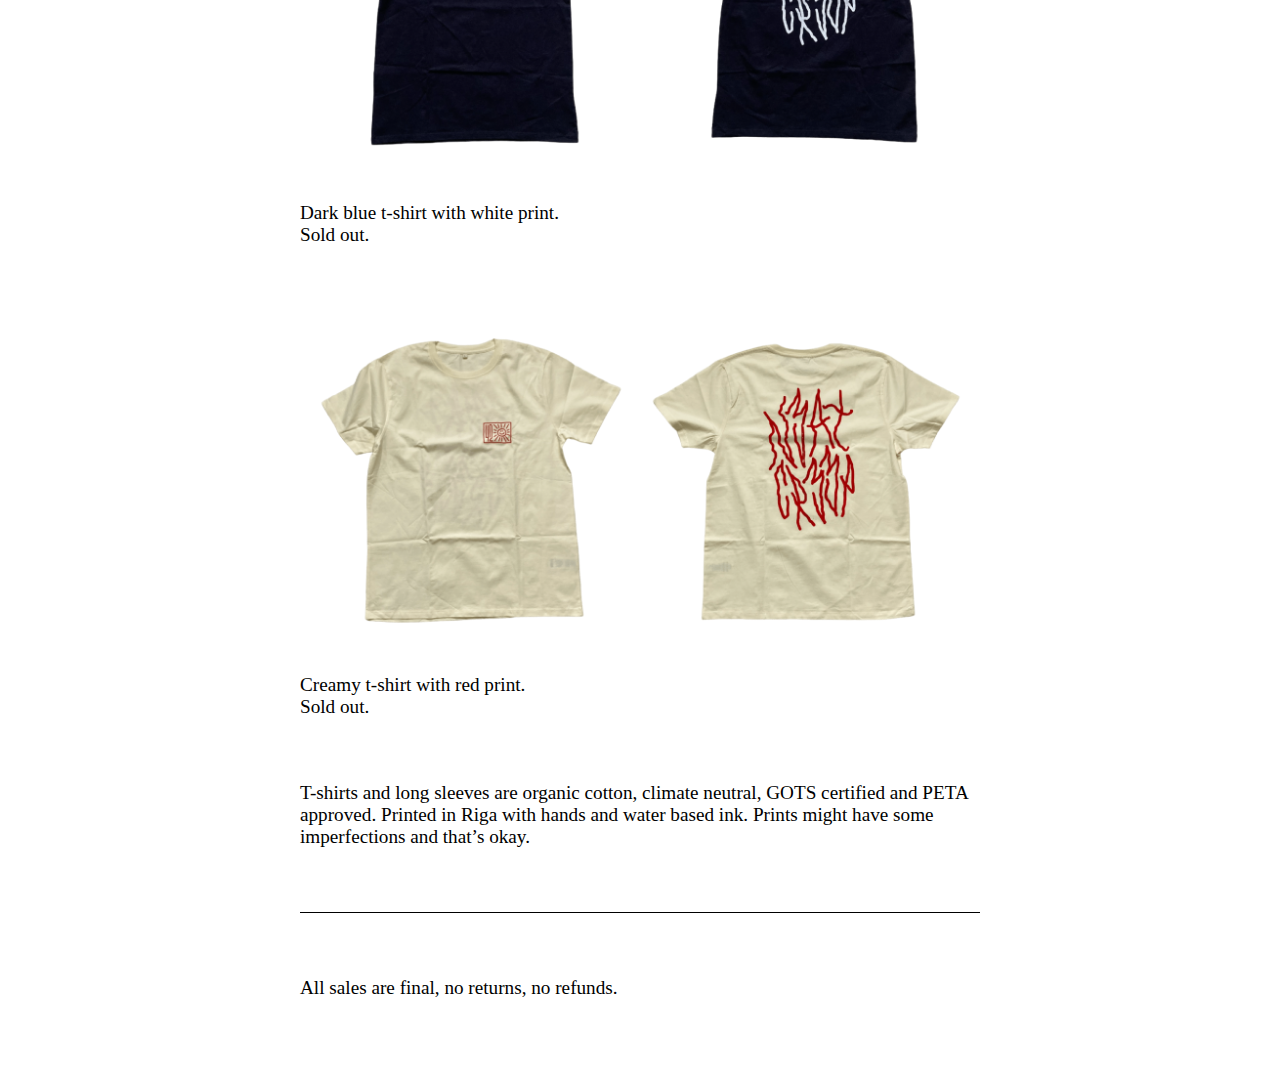
==== commit 00333289: "product update" ====
--- a/index.html
+++ b/index.html
@@ -73,12 +73,7 @@
 
       <div class="product">
         <img src="./assets/products/white-long-sleeve-with-red-print.png" alt="">
-        <p>White long sleeve with red print.<br>Price: 30€<br>Buy: 
-          <span class="line-through">Small</span>
-          <span class="line-through">Medium</span>
-          <span class="line-through">Large</span>
-          <a href="https://buy.stripe.com/5kA01YaWtaAU5tS5kt" target="_blank">Extra Large</a>
-        </p>
+        <p>White long sleeve with red print.<br>Sold out.</p>
       </div>
 
       <div class="product">
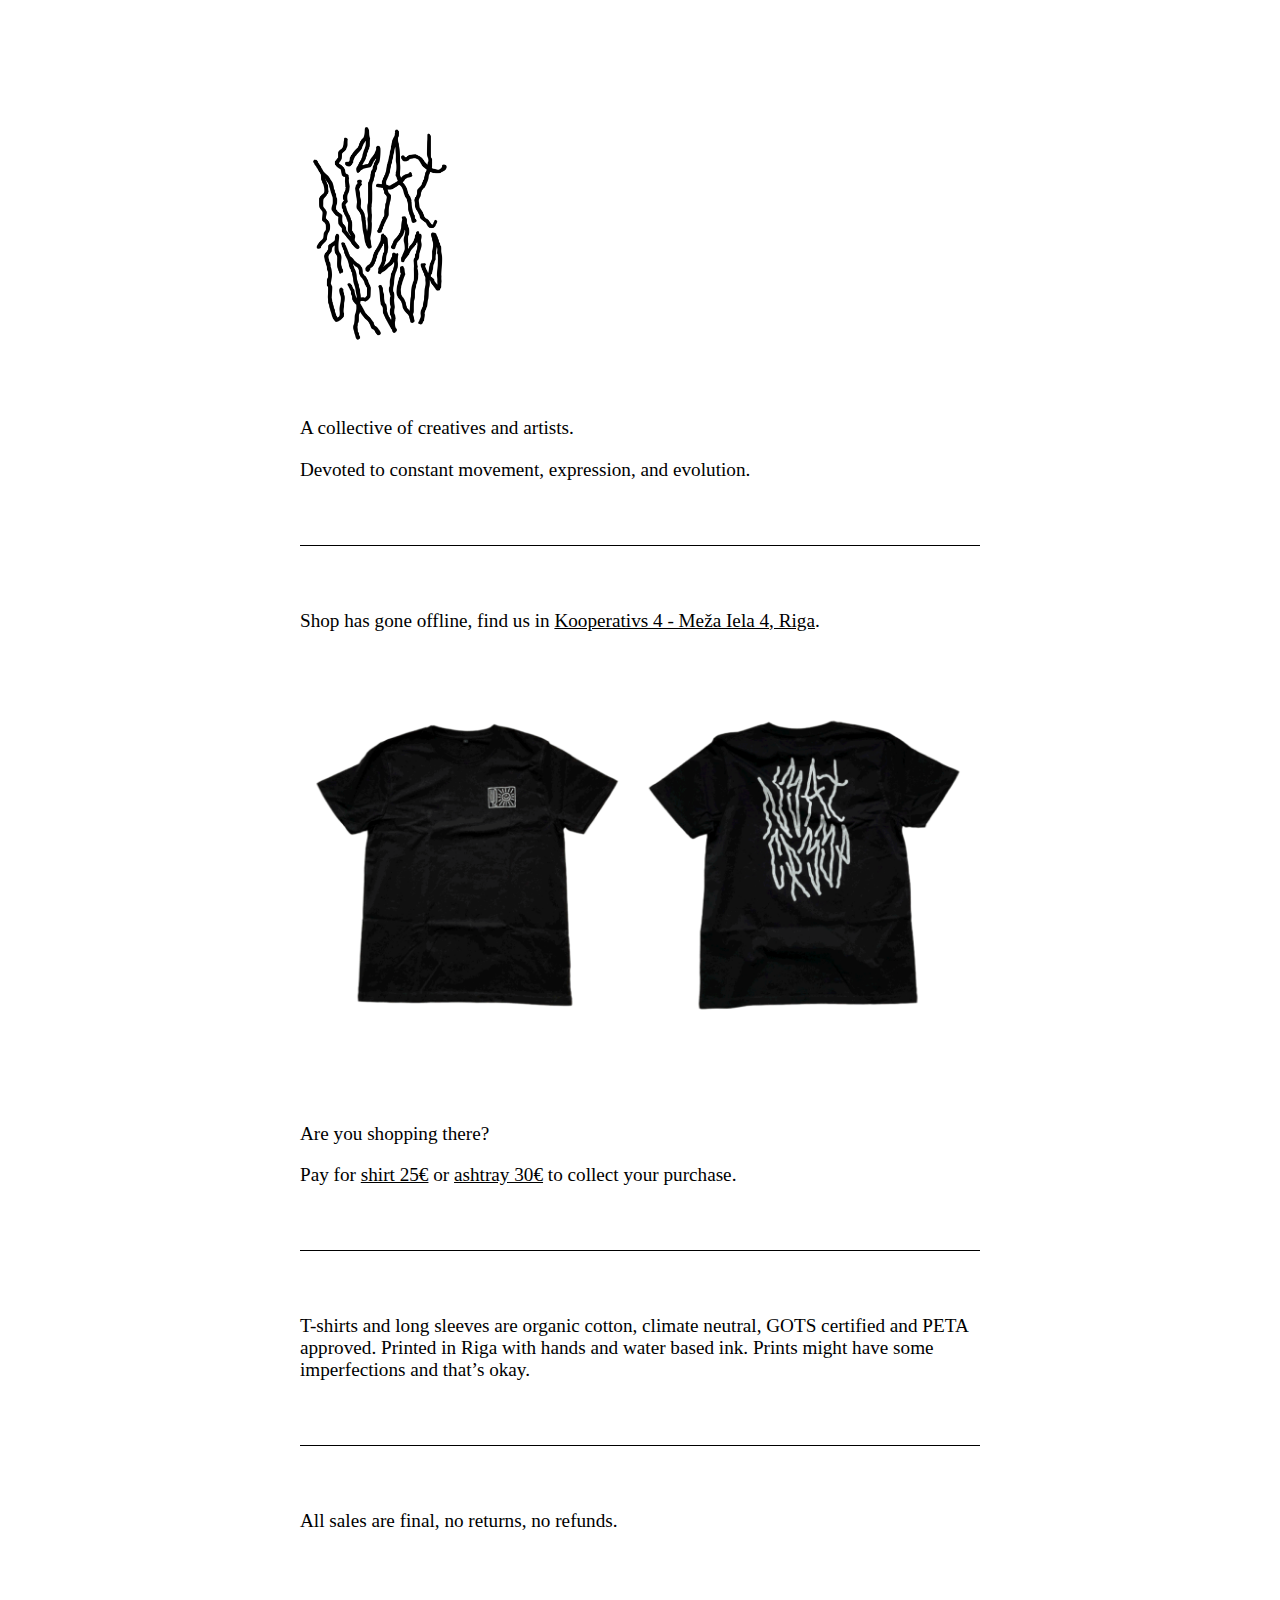
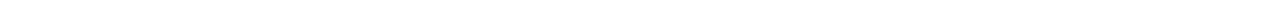
==== commit ab929407: "gone offline" ====
--- a/index.html
+++ b/index.html
@@ -15,6 +15,17 @@
       <img class="logo" src="./assets/neat-creep-logo.png" alt="Neat Creep logo" style="width:100%; max-width:160px;">
       <p>A collective of creatives and artists.</p>
       <p>Devoted to constant movement, expression, and evolution.</p>
+
+      <hr>
+      
+      <p>Shop has gone offline, find us in <a href="https://maps.app.goo.gl/JAgsswTH5JUui4B38" target="_blank">Kooperativs 4 - Meža Iela 4, Riga</a>.</p>
+      <div class="product">
+      <img src="./assets/products/product-loop.gif" alt="" style="margin-bottom:4rem;">
+      <p>Are you shopping there?</p>
+      <p>Pay for <a href="https://buy.stripe.com/5kAdSO6GdcJ2aOc14k" target="_blank">shirt 25€</a> or <a href="https://buy.stripe.com/fZecOKc0x38sf4s3cr" target="_blank">ashtray 30€</a> to collect your purchase.</p>
+</div>
+      <div style="display:none;">
+
       <p>Welcome to the shop!</p>
       
       <hr>
@@ -30,6 +41,7 @@
       </div>
 
       <hr>
+
 
       <div class="product">
         <img src="./assets/products/grey-t-shirt-with-black-print.png" alt="">
@@ -96,6 +108,10 @@
         <p>Creamy t-shirt with red print.<br>Sold out.</p>
       </div>
 
+      </div>
+
+      <hr>
+
       <p>T-shirts and long sleeves are organic cotton, climate neutral, GOTS certified and PETA approved. Printed in Riga with hands and water based ink. Prints might have some imperfections and that’s okay.</p>
       
       <hr>
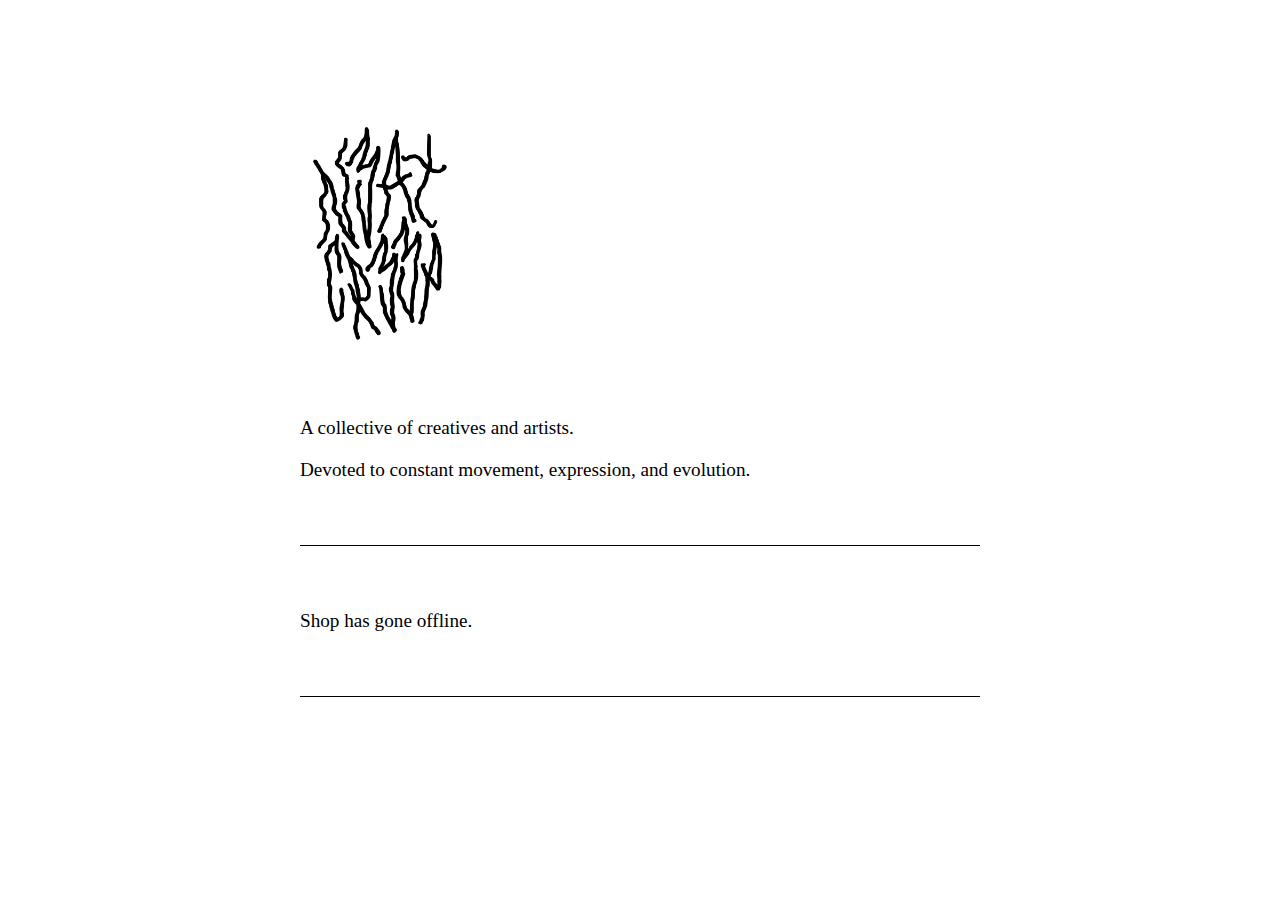
==== commit 981c3ca4: "offline shop" ====
--- a/index.html
+++ b/index.html
@@ -18,12 +18,12 @@
 
       <hr>
       
-      <p>Shop has gone offline, find us in <a href="https://maps.app.goo.gl/JAgsswTH5JUui4B38" target="_blank">Kooperativs 4 - Meža Iela 4, Riga</a>.</p>
-      <div class="product">
-      <img src="./assets/products/product-loop.gif" alt="" style="margin-bottom:4rem;">
-      <p>Are you shopping there?</p>
-      <p>Pay for <a href="https://buy.stripe.com/5kAdSO6GdcJ2aOc14k" target="_blank">shirt 25€</a> or <a href="https://buy.stripe.com/fZecOKc0x38sf4s3cr" target="_blank">ashtray 30€</a> to collect your purchase.</p>
-</div>
+      <p>Shop has gone offline.</p>
+      <div class="product" style="display:none;">
+        <img src="./assets/products/product-loop.gif" alt="" style="margin-bottom:4rem;">
+        <p>Are you shopping there?</p>
+        <p>Pay for <a href="https://buy.stripe.com/5kAdSO6GdcJ2aOc14k" target="_blank">shirt 25€</a> or <a href="https://buy.stripe.com/fZecOKc0x38sf4s3cr" target="_blank">ashtray 30€</a> to collect your purchase.</p>
+      </div>
       <div style="display:none;">
 
       <p>Welcome to the shop!</p>
@@ -112,11 +112,11 @@
 
       <hr>
 
-      <p>T-shirts and long sleeves are organic cotton, climate neutral, GOTS certified and PETA approved. Printed in Riga with hands and water based ink. Prints might have some imperfections and that’s okay.</p>
+      <p style="display:none;">T-shirts and long sleeves are organic cotton, climate neutral, GOTS certified and PETA approved. Printed in Riga with hands and water based ink. Prints might have some imperfections and that’s okay.</p>
       
-      <hr>
+      <hr style="display:none;">
       
-      <p>All sales are final, no returns, no refunds.</p>
+      <p style="display:none;">All sales are final, no returns, no refunds.</p>
 
     </div>
   </body>
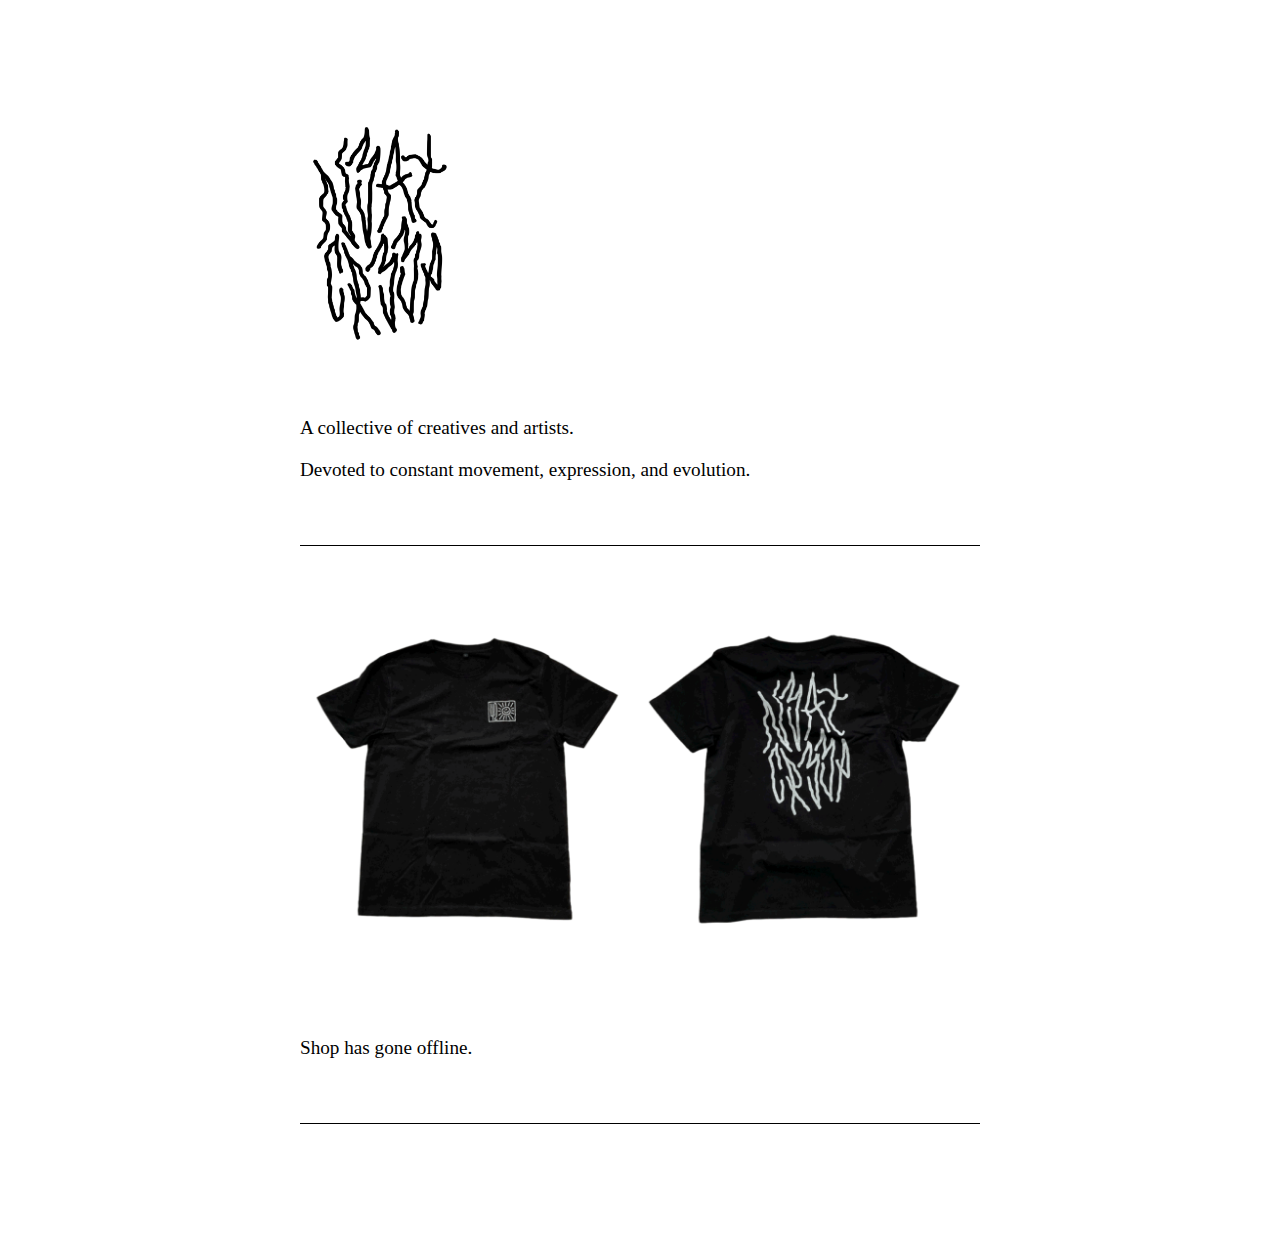
==== commit a55fe562: "update" ====
--- a/index.html
+++ b/index.html
@@ -17,7 +17,7 @@
       <p>Devoted to constant movement, expression, and evolution.</p>
 
       <hr>
-      
+      <img src="./assets/products/product-loop.gif" alt="" style="margin-bottom:4rem;">      
       <p>Shop has gone offline.</p>
       <div class="product" style="display:none;">
         <img src="./assets/products/product-loop.gif" alt="" style="margin-bottom:4rem;">
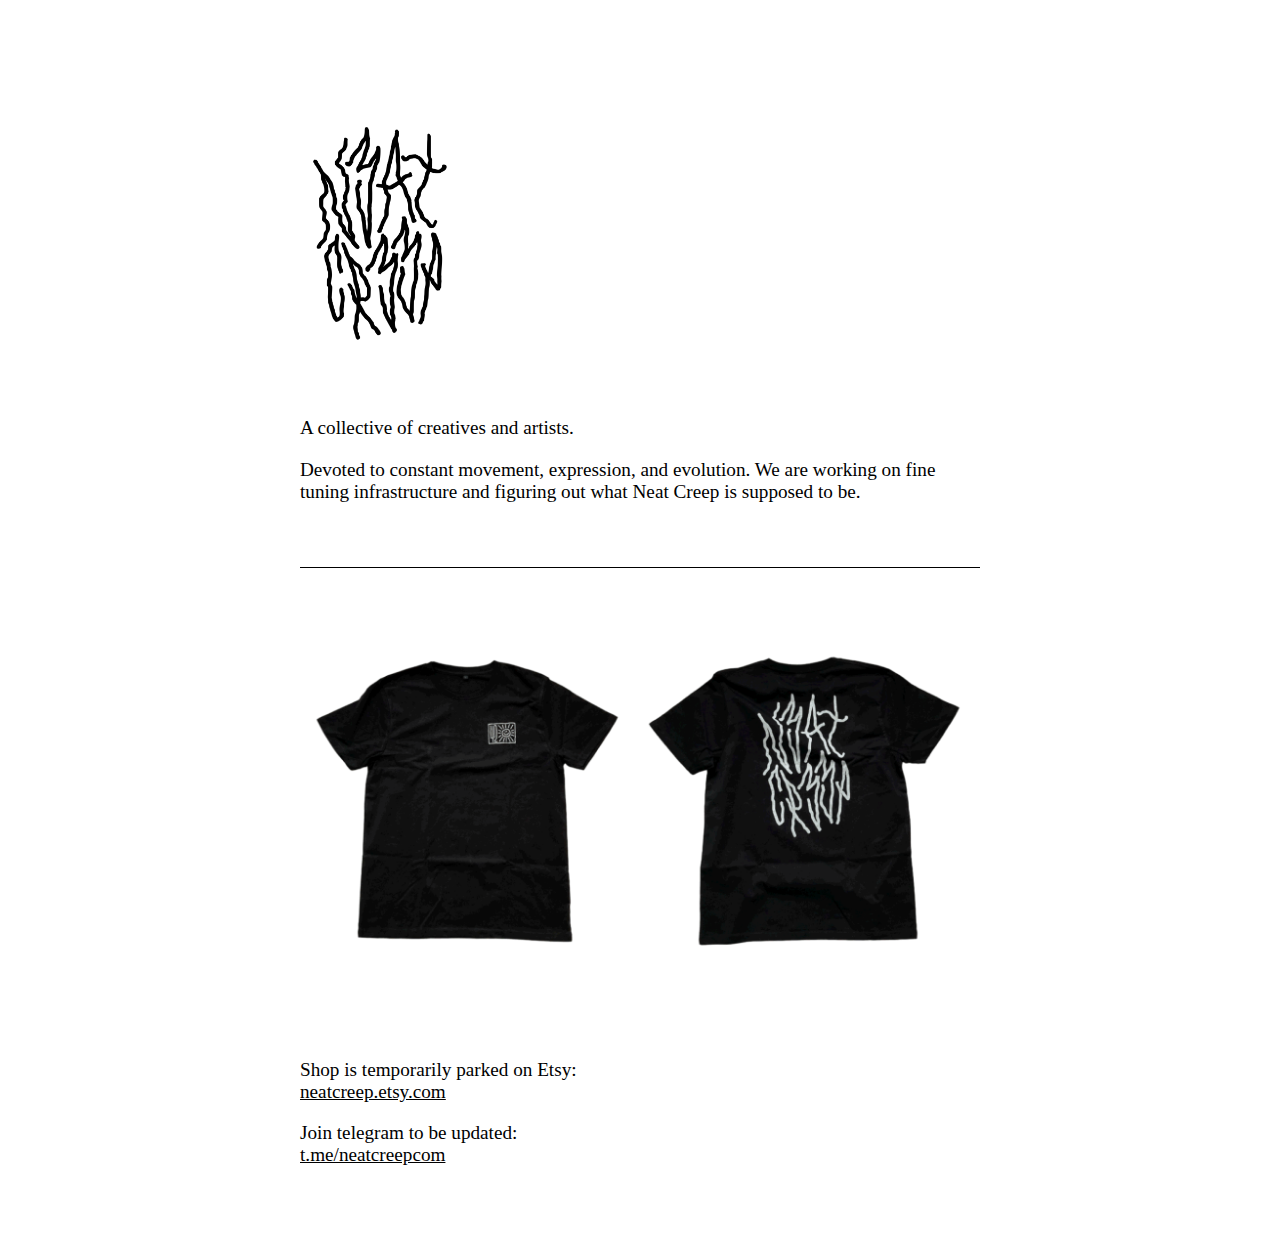
==== commit 6c825740: "update" ====
--- a/index.html
+++ b/index.html
@@ -14,16 +14,19 @@
 
       <img class="logo" src="./assets/neat-creep-logo.png" alt="Neat Creep logo" style="width:100%; max-width:160px;">
       <p>A collective of creatives and artists.</p>
-      <p>Devoted to constant movement, expression, and evolution.</p>
+      <p>Devoted to constant movement, expression, and evolution. We are working on fine tuning infrastructure and figuring out what Neat Creep is supposed to be.</p>
 
       <hr>
       <img src="./assets/products/product-loop.gif" alt="" style="margin-bottom:4rem;">      
-      <p>Shop has gone offline.</p>
+      <p>Shop is temporarily parked on Etsy:<br><a href="https://neatcreep.etsy.com" target="_blank">neatcreep.etsy.com</a></p>
+      <p>Join telegram to be updated:<br><a href="https://t.me/neatcreepcom" target="_blank">t.me/neatcreepcom</a></p>
+
       <div class="product" style="display:none;">
         <img src="./assets/products/product-loop.gif" alt="" style="margin-bottom:4rem;">
         <p>Are you shopping there?</p>
         <p>Pay for <a href="https://buy.stripe.com/5kAdSO6GdcJ2aOc14k" target="_blank">shirt 25€</a> or <a href="https://buy.stripe.com/fZecOKc0x38sf4s3cr" target="_blank">ashtray 30€</a> to collect your purchase.</p>
       </div>
+
       <div style="display:none;">
 
       <p>Welcome to the shop!</p>
@@ -110,8 +113,6 @@
 
       </div>
 
-      <hr>
-
       <p style="display:none;">T-shirts and long sleeves are organic cotton, climate neutral, GOTS certified and PETA approved. Printed in Riga with hands and water based ink. Prints might have some imperfections and that’s okay.</p>
       
       <hr style="display:none;">
